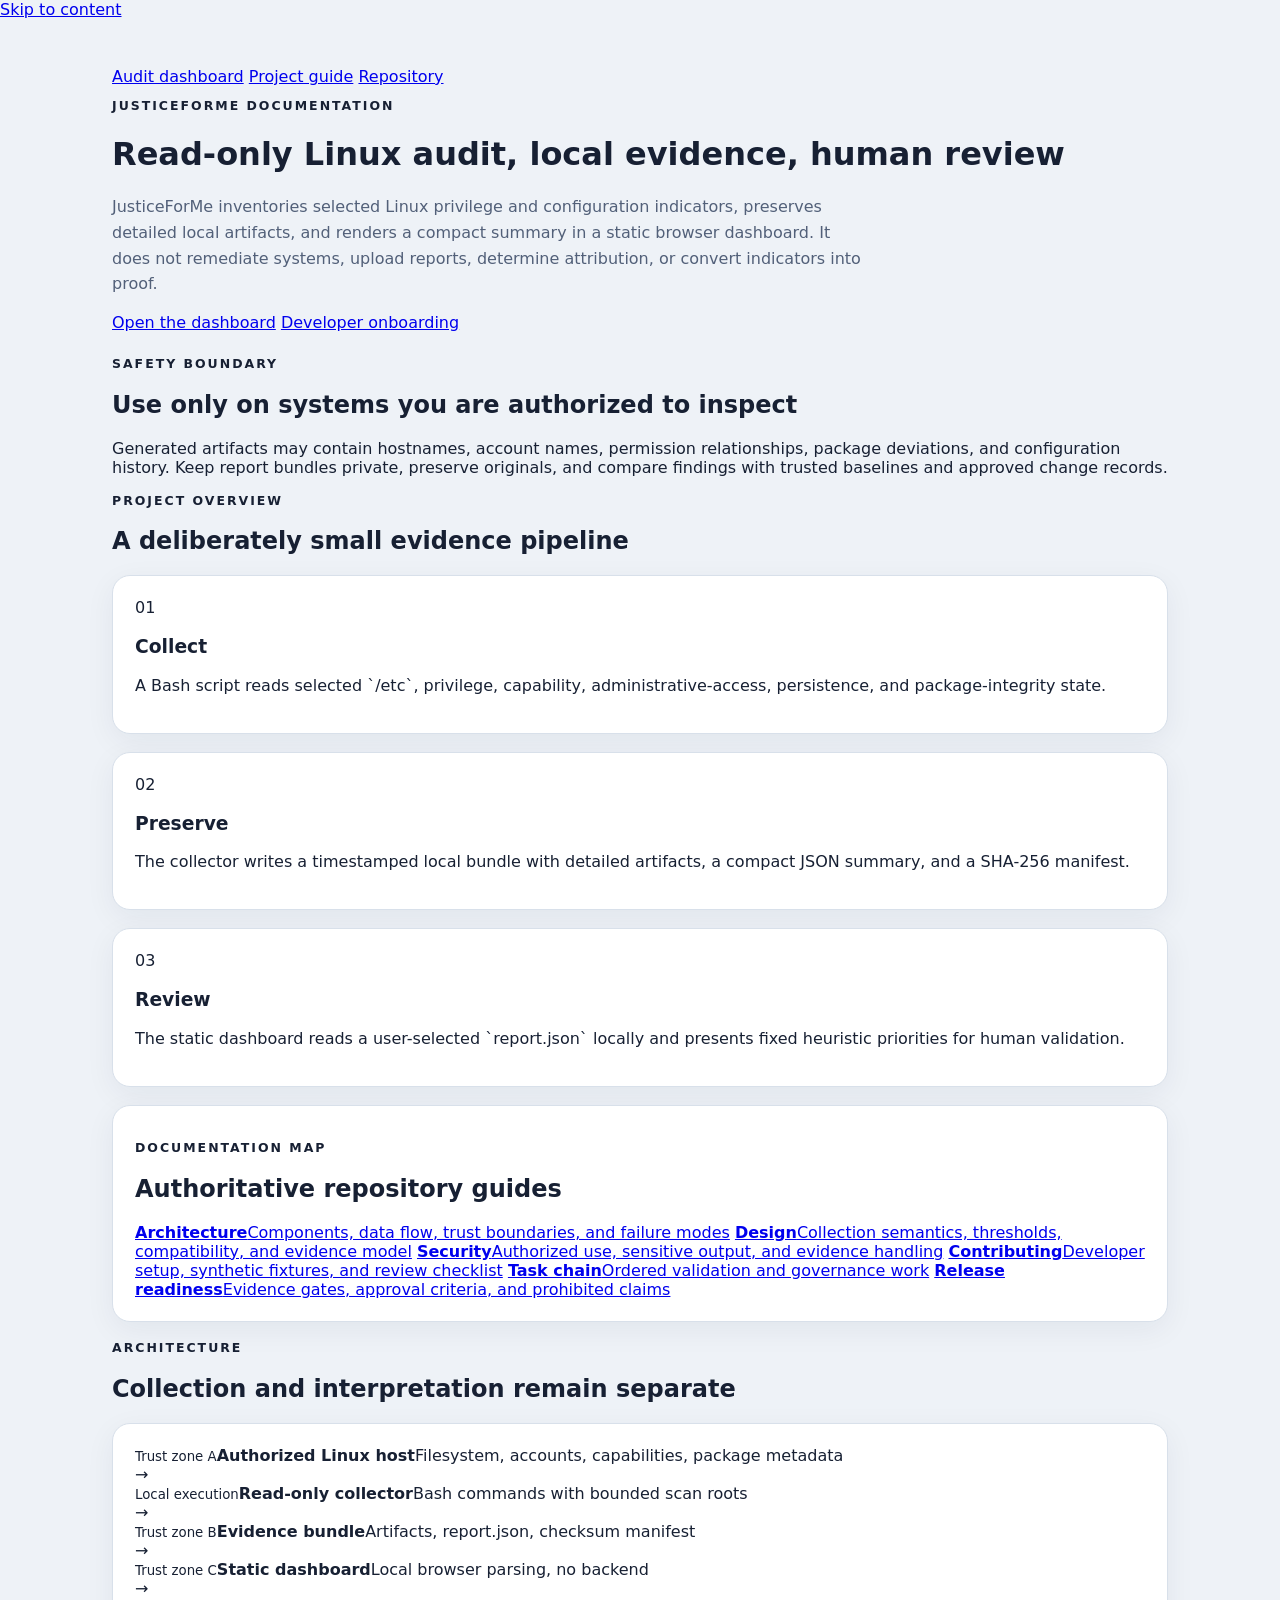
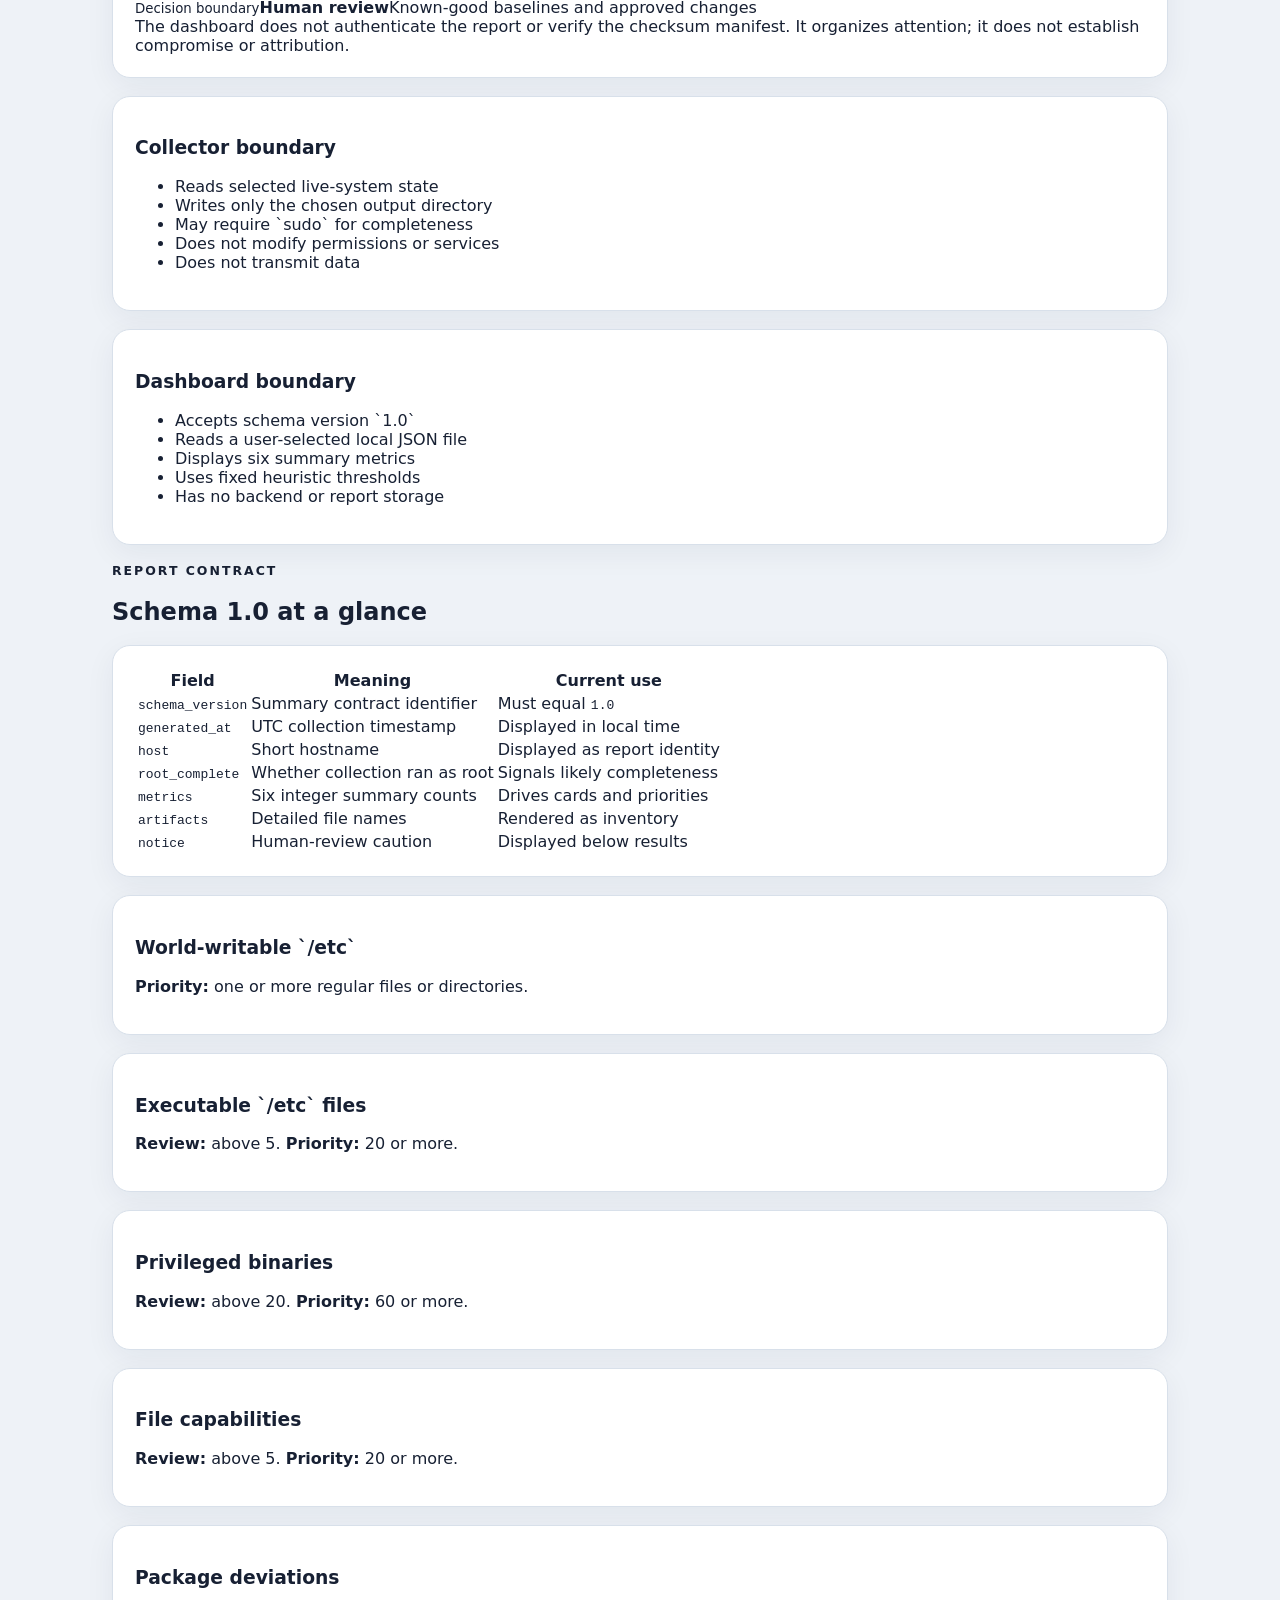
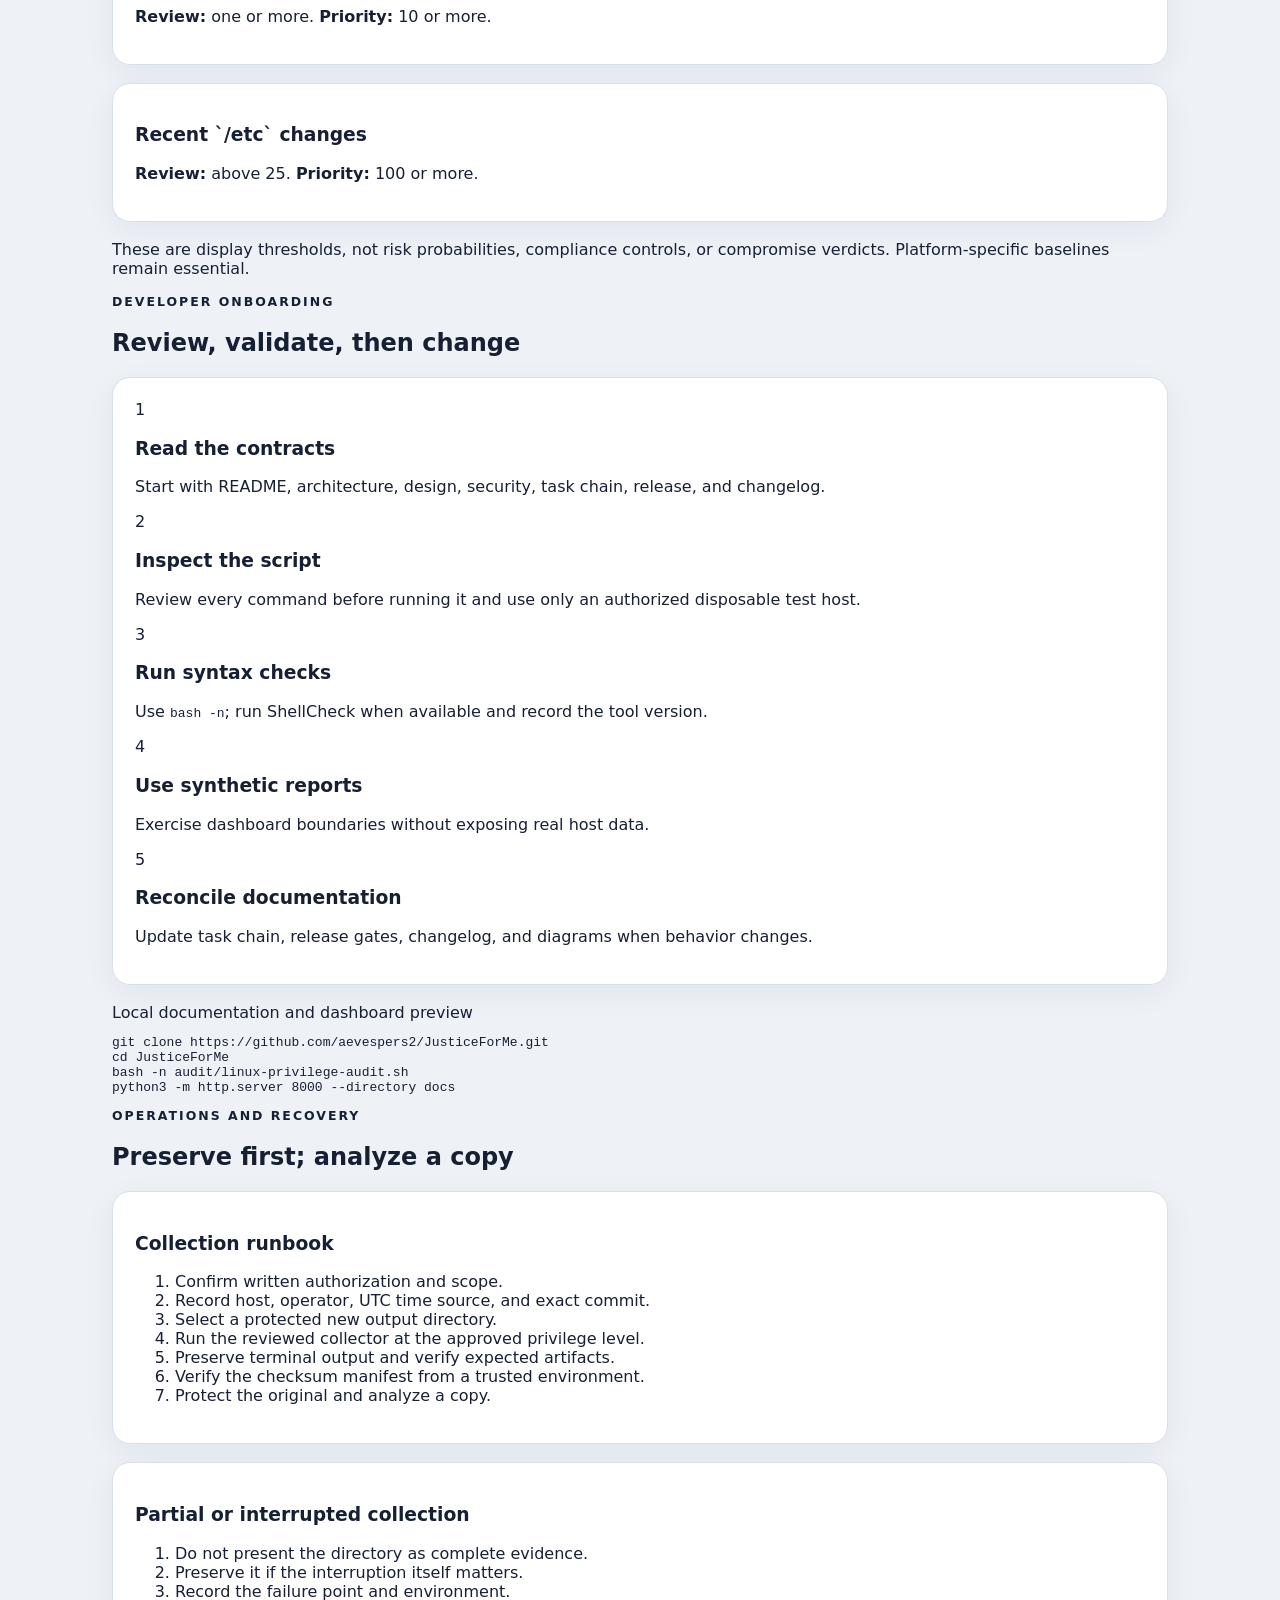
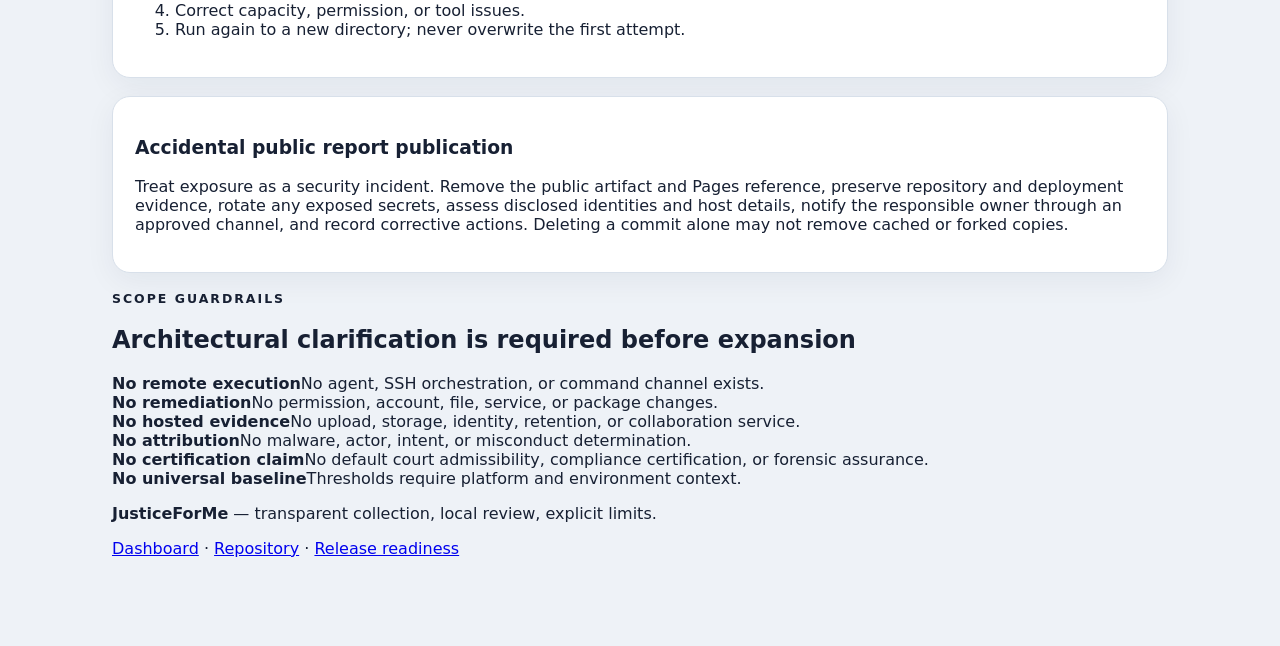
==== docs/guide.html @ 130f386d "docs: add GitHub Pages project and developer guide" ====
<!doctype html>
<html lang="en">
<head>
  <meta charset="utf-8">
  <meta name="viewport" content="width=device-width,initial-scale=1">
  <meta name="description" content="JusticeForMe project overview, architecture, report contract, developer onboarding, security guidance, and operations documentation.">
  <title>JusticeForMe Project Guide</title>
  <link rel="stylesheet" href="styles.css">
</head>
<body>
  <a class="skip-link" href="#content">Skip to content</a>
  <main class="shell" id="content">
    <nav class="site-nav" aria-label="Primary navigation">
      <a href="index.html">Audit dashboard</a>
      <a href="guide.html" aria-current="page">Project guide</a>
      <a href="https://github.com/aevespers2/JusticeForMe">Repository</a>
    </nav>

    <header class="hero">
      <p class="eyebrow">JusticeForMe documentation</p>
      <h1>Read-only Linux audit, local evidence, human review</h1>
      <p class="lede">JusticeForMe inventories selected Linux privilege and configuration indicators, preserves detailed local artifacts, and renders a compact summary in a static browser dashboard. It does not remediate systems, upload reports, determine attribution, or convert indicators into proof.</p>
      <div class="hero-actions">
        <a class="button-link primary" href="index.html">Open the dashboard</a>
        <a class="button-link" href="#onboarding">Developer onboarding</a>
      </div>
    </header>

    <section class="callout" aria-labelledby="safety-title">
      <div>
        <p class="eyebrow">Safety boundary</p>
        <h2 id="safety-title">Use only on systems you are authorized to inspect</h2>
      </div>
      <p>Generated artifacts may contain hostnames, account names, permission relationships, package deviations, and configuration history. Keep report bundles private, preserve originals, and compare findings with trusted baselines and approved change records.</p>
    </section>

    <section aria-labelledby="overview-title">
      <div class="section-heading">
        <p class="eyebrow">Project overview</p>
        <h2 id="overview-title">A deliberately small evidence pipeline</h2>
      </div>
      <div class="feature-grid">
        <article class="panel feature-card">
          <span class="step">01</span>
          <h3>Collect</h3>
          <p>A Bash script reads selected `/etc`, privilege, capability, administrative-access, persistence, and package-integrity state.</p>
        </article>
        <article class="panel feature-card">
          <span class="step">02</span>
          <h3>Preserve</h3>
          <p>The collector writes a timestamped local bundle with detailed artifacts, a compact JSON summary, and a SHA-256 manifest.</p>
        </article>
        <article class="panel feature-card">
          <span class="step">03</span>
          <h3>Review</h3>
          <p>The static dashboard reads a user-selected `report.json` locally and presents fixed heuristic priorities for human validation.</p>
        </article>
      </div>
    </section>

    <section class="panel documentation-map" aria-labelledby="map-title">
      <div class="section-heading compact">
        <p class="eyebrow">Documentation map</p>
        <h2 id="map-title">Authoritative repository guides</h2>
      </div>
      <div class="link-grid">
        <a href="https://github.com/aevespers2/JusticeForMe/blob/main/ARCHITECTURE.md"><strong>Architecture</strong><span>Components, data flow, trust boundaries, and failure modes</span></a>
        <a href="https://github.com/aevespers2/JusticeForMe/blob/main/DESIGN.md"><strong>Design</strong><span>Collection semantics, thresholds, compatibility, and evidence model</span></a>
        <a href="https://github.com/aevespers2/JusticeForMe/blob/main/SECURITY.md"><strong>Security</strong><span>Authorized use, sensitive output, and evidence handling</span></a>
        <a href="https://github.com/aevespers2/JusticeForMe/blob/main/CONTRIBUTING.md"><strong>Contributing</strong><span>Developer setup, synthetic fixtures, and review checklist</span></a>
        <a href="https://github.com/aevespers2/JusticeForMe/blob/main/taskchain.md"><strong>Task chain</strong><span>Ordered validation and governance work</span></a>
        <a href="https://github.com/aevespers2/JusticeForMe/blob/main/release.md"><strong>Release readiness</strong><span>Evidence gates, approval criteria, and prohibited claims</span></a>
      </div>
    </section>

    <section aria-labelledby="architecture-title">
      <div class="section-heading">
        <p class="eyebrow">Architecture</p>
        <h2 id="architecture-title">Collection and interpretation remain separate</h2>
      </div>
      <figure class="architecture-figure panel">
        <div class="flow-diagram" role="img" aria-label="An authorized Linux host is read by the local collector. The collector writes a local evidence bundle and report JSON. The user selects the report in the static browser dashboard, then performs human review against trusted baselines.">
          <div class="flow-node"><small>Trust zone A</small><strong>Authorized Linux host</strong><span>Filesystem, accounts, capabilities, package metadata</span></div>
          <span class="flow-arrow" aria-hidden="true">→</span>
          <div class="flow-node"><small>Local execution</small><strong>Read-only collector</strong><span>Bash commands with bounded scan roots</span></div>
          <span class="flow-arrow" aria-hidden="true">→</span>
          <div class="flow-node"><small>Trust zone B</small><strong>Evidence bundle</strong><span>Artifacts, report.json, checksum manifest</span></div>
          <span class="flow-arrow" aria-hidden="true">→</span>
          <div class="flow-node"><small>Trust zone C</small><strong>Static dashboard</strong><span>Local browser parsing, no backend</span></div>
          <span class="flow-arrow" aria-hidden="true">→</span>
          <div class="flow-node"><small>Decision boundary</small><strong>Human review</strong><span>Known-good baselines and approved changes</span></div>
        </div>
        <figcaption>The dashboard does not authenticate the report or verify the checksum manifest. It organizes attention; it does not establish compromise or attribution.</figcaption>
      </figure>

      <div class="two-column">
        <article class="panel">
          <h3>Collector boundary</h3>
          <ul class="check-list">
            <li>Reads selected live-system state</li>
            <li>Writes only the chosen output directory</li>
            <li>May require `sudo` for completeness</li>
            <li>Does not modify permissions or services</li>
            <li>Does not transmit data</li>
          </ul>
        </article>
        <article class="panel">
          <h3>Dashboard boundary</h3>
          <ul class="check-list">
            <li>Accepts schema version `1.0`</li>
            <li>Reads a user-selected local JSON file</li>
            <li>Displays six summary metrics</li>
            <li>Uses fixed heuristic thresholds</li>
            <li>Has no backend or report storage</li>
          </ul>
        </article>
      </div>
    </section>

    <section aria-labelledby="contract-title">
      <div class="section-heading">
        <p class="eyebrow">Report contract</p>
        <h2 id="contract-title">Schema 1.0 at a glance</h2>
      </div>
      <div class="table-wrap panel" tabindex="0">
        <table>
          <thead>
            <tr><th>Field</th><th>Meaning</th><th>Current use</th></tr>
          </thead>
          <tbody>
            <tr><td><code>schema_version</code></td><td>Summary contract identifier</td><td>Must equal <code>1.0</code></td></tr>
            <tr><td><code>generated_at</code></td><td>UTC collection timestamp</td><td>Displayed in local time</td></tr>
            <tr><td><code>host</code></td><td>Short hostname</td><td>Displayed as report identity</td></tr>
            <tr><td><code>root_complete</code></td><td>Whether collection ran as root</td><td>Signals likely completeness</td></tr>
            <tr><td><code>metrics</code></td><td>Six integer summary counts</td><td>Drives cards and priorities</td></tr>
            <tr><td><code>artifacts</code></td><td>Detailed file names</td><td>Rendered as inventory</td></tr>
            <tr><td><code>notice</code></td><td>Human-review caution</td><td>Displayed below results</td></tr>
          </tbody>
        </table>
      </div>

      <div class="threshold-grid">
        <article class="panel"><h3>World-writable `/etc`</h3><p><strong>Priority:</strong> one or more regular files or directories.</p></article>
        <article class="panel"><h3>Executable `/etc` files</h3><p><strong>Review:</strong> above 5. <strong>Priority:</strong> 20 or more.</p></article>
        <article class="panel"><h3>Privileged binaries</h3><p><strong>Review:</strong> above 20. <strong>Priority:</strong> 60 or more.</p></article>
        <article class="panel"><h3>File capabilities</h3><p><strong>Review:</strong> above 5. <strong>Priority:</strong> 20 or more.</p></article>
        <article class="panel"><h3>Package deviations</h3><p><strong>Review:</strong> one or more. <strong>Priority:</strong> 10 or more.</p></article>
        <article class="panel"><h3>Recent `/etc` changes</h3><p><strong>Review:</strong> above 25. <strong>Priority:</strong> 100 or more.</p></article>
      </div>
      <p class="note">These are display thresholds, not risk probabilities, compliance controls, or compromise verdicts. Platform-specific baselines remain essential.</p>
    </section>

    <section id="onboarding" aria-labelledby="onboarding-title">
      <div class="section-heading">
        <p class="eyebrow">Developer onboarding</p>
        <h2 id="onboarding-title">Review, validate, then change</h2>
      </div>
      <div class="timeline panel">
        <div><span>1</span><h3>Read the contracts</h3><p>Start with README, architecture, design, security, task chain, release, and changelog.</p></div>
        <div><span>2</span><h3>Inspect the script</h3><p>Review every command before running it and use only an authorized disposable test host.</p></div>
        <div><span>3</span><h3>Run syntax checks</h3><p>Use <code>bash -n</code>; run ShellCheck when available and record the tool version.</p></div>
        <div><span>4</span><h3>Use synthetic reports</h3><p>Exercise dashboard boundaries without exposing real host data.</p></div>
        <div><span>5</span><h3>Reconcile documentation</h3><p>Update task chain, release gates, changelog, and diagrams when behavior changes.</p></div>
      </div>
      <div class="code-panel">
        <div class="code-title">Local documentation and dashboard preview</div>
        <pre><code>git clone https://github.com/aevespers2/JusticeForMe.git
cd JusticeForMe
bash -n audit/linux-privilege-audit.sh
python3 -m http.server 8000 --directory docs</code></pre>
      </div>
    </section>

    <section aria-labelledby="operations-title">
      <div class="section-heading">
        <p class="eyebrow">Operations and recovery</p>
        <h2 id="operations-title">Preserve first; analyze a copy</h2>
      </div>
      <div class="two-column">
        <article class="panel">
          <h3>Collection runbook</h3>
          <ol>
            <li>Confirm written authorization and scope.</li>
            <li>Record host, operator, UTC time source, and exact commit.</li>
            <li>Select a protected new output directory.</li>
            <li>Run the reviewed collector at the approved privilege level.</li>
            <li>Preserve terminal output and verify expected artifacts.</li>
            <li>Verify the checksum manifest from a trusted environment.</li>
            <li>Protect the original and analyze a copy.</li>
          </ol>
        </article>
        <article class="panel">
          <h3>Partial or interrupted collection</h3>
          <ol>
            <li>Do not present the directory as complete evidence.</li>
            <li>Preserve it if the interruption itself matters.</li>
            <li>Record the failure point and environment.</li>
            <li>Correct capacity, permission, or tool issues.</li>
            <li>Run again to a new directory; never overwrite the first attempt.</li>
          </ol>
        </article>
      </div>

      <article class="panel incident-card">
        <h3>Accidental public report publication</h3>
        <p>Treat exposure as a security incident. Remove the public artifact and Pages reference, preserve repository and deployment evidence, rotate any exposed secrets, assess disclosed identities and host details, notify the responsible owner through an approved channel, and record corrective actions. Deleting a commit alone may not remove cached or forked copies.</p>
      </article>
    </section>

    <section aria-labelledby="scope-title">
      <div class="section-heading">
        <p class="eyebrow">Scope guardrails</p>
        <h2 id="scope-title">Architectural clarification is required before expansion</h2>
      </div>
      <div class="guardrail-grid">
        <div class="guardrail"><strong>No remote execution</strong><span>No agent, SSH orchestration, or command channel exists.</span></div>
        <div class="guardrail"><strong>No remediation</strong><span>No permission, account, file, service, or package changes.</span></div>
        <div class="guardrail"><strong>No hosted evidence</strong><span>No upload, storage, identity, retention, or collaboration service.</span></div>
        <div class="guardrail"><strong>No attribution</strong><span>No malware, actor, intent, or misconduct determination.</span></div>
        <div class="guardrail"><strong>No certification claim</strong><span>No default court admissibility, compliance certification, or forensic assurance.</span></div>
        <div class="guardrail"><strong>No universal baseline</strong><span>Thresholds require platform and environment context.</span></div>
      </div>
    </section>

    <footer>
      <p><strong>JusticeForMe</strong> — transparent collection, local review, explicit limits.</p>
      <p><a href="index.html">Dashboard</a> · <a href="https://github.com/aevespers2/JusticeForMe">Repository</a> · <a href="https://github.com/aevespers2/JusticeForMe/blob/main/release.md">Release readiness</a></p>
    </footer>
  </main>
</body>
</html>
---- docs/styles.css ----
:root{font-family:Inter,ui-sans-serif,system-ui,sans-serif;color:#172033;background:#eef2f7}*{box-sizing:border-box}body{margin:0}.shell{max-width:1100px;margin:auto;padding:48px 22px 72px}header{margin-bottom:24px}.eyebrow{text-transform:uppercase;letter-spacing:.16em;font-weight:800;font-size:.78rem}.lede{max-width:760px;line-height:1.6;color:#526079}.panel{background:#fff;border:1px solid #d8e0ea;border-radius:18px;padding:22px;box-shadow:0 8px 30px rgba(25,42,70,.06);margin:18px 0}.controls{display:flex;gap:12px;align-items:center;flex-wrap:wrap}.file-button,button{border:0;border-radius:10px;padding:11px 15px;font-weight:750;cursor:pointer;background:#172033;color:#fff}.file-button input{display:none}button{background:#dfe6ef;color:#172033}.identity{display:grid;grid-template-columns:repeat(3,1fr);gap:18px}.identity div{display:flex;flex-direction:column;gap:5px}.identity span,.metric span{color:#657188;font-size:.85rem}.cards{display:grid;grid-template-columns:repeat(3,1fr);gap:14px}.metric{background:#fff;border:1px solid #d8e0ea;border-left:6px solid #94a3b8;border-radius:14px;padding:18px;display:flex;flex-direction:column;gap:7px}.metric strong{font-size:2rem}.metric.ok{border-left-color:#16815d}.metric.warn{border-left-color:#b87800}.metric.high{border-left-color:#b63737}.metric small{text-transform:uppercase;letter-spacing:.06em}.artifact-list{columns:2}.notice{color:#5d687a}.hidden{display:none}.guidance p{line-height:1.65}@media(max-width:760px){.cards,.identity{grid-template-columns:1fr}.artifact-list{columns:1}}
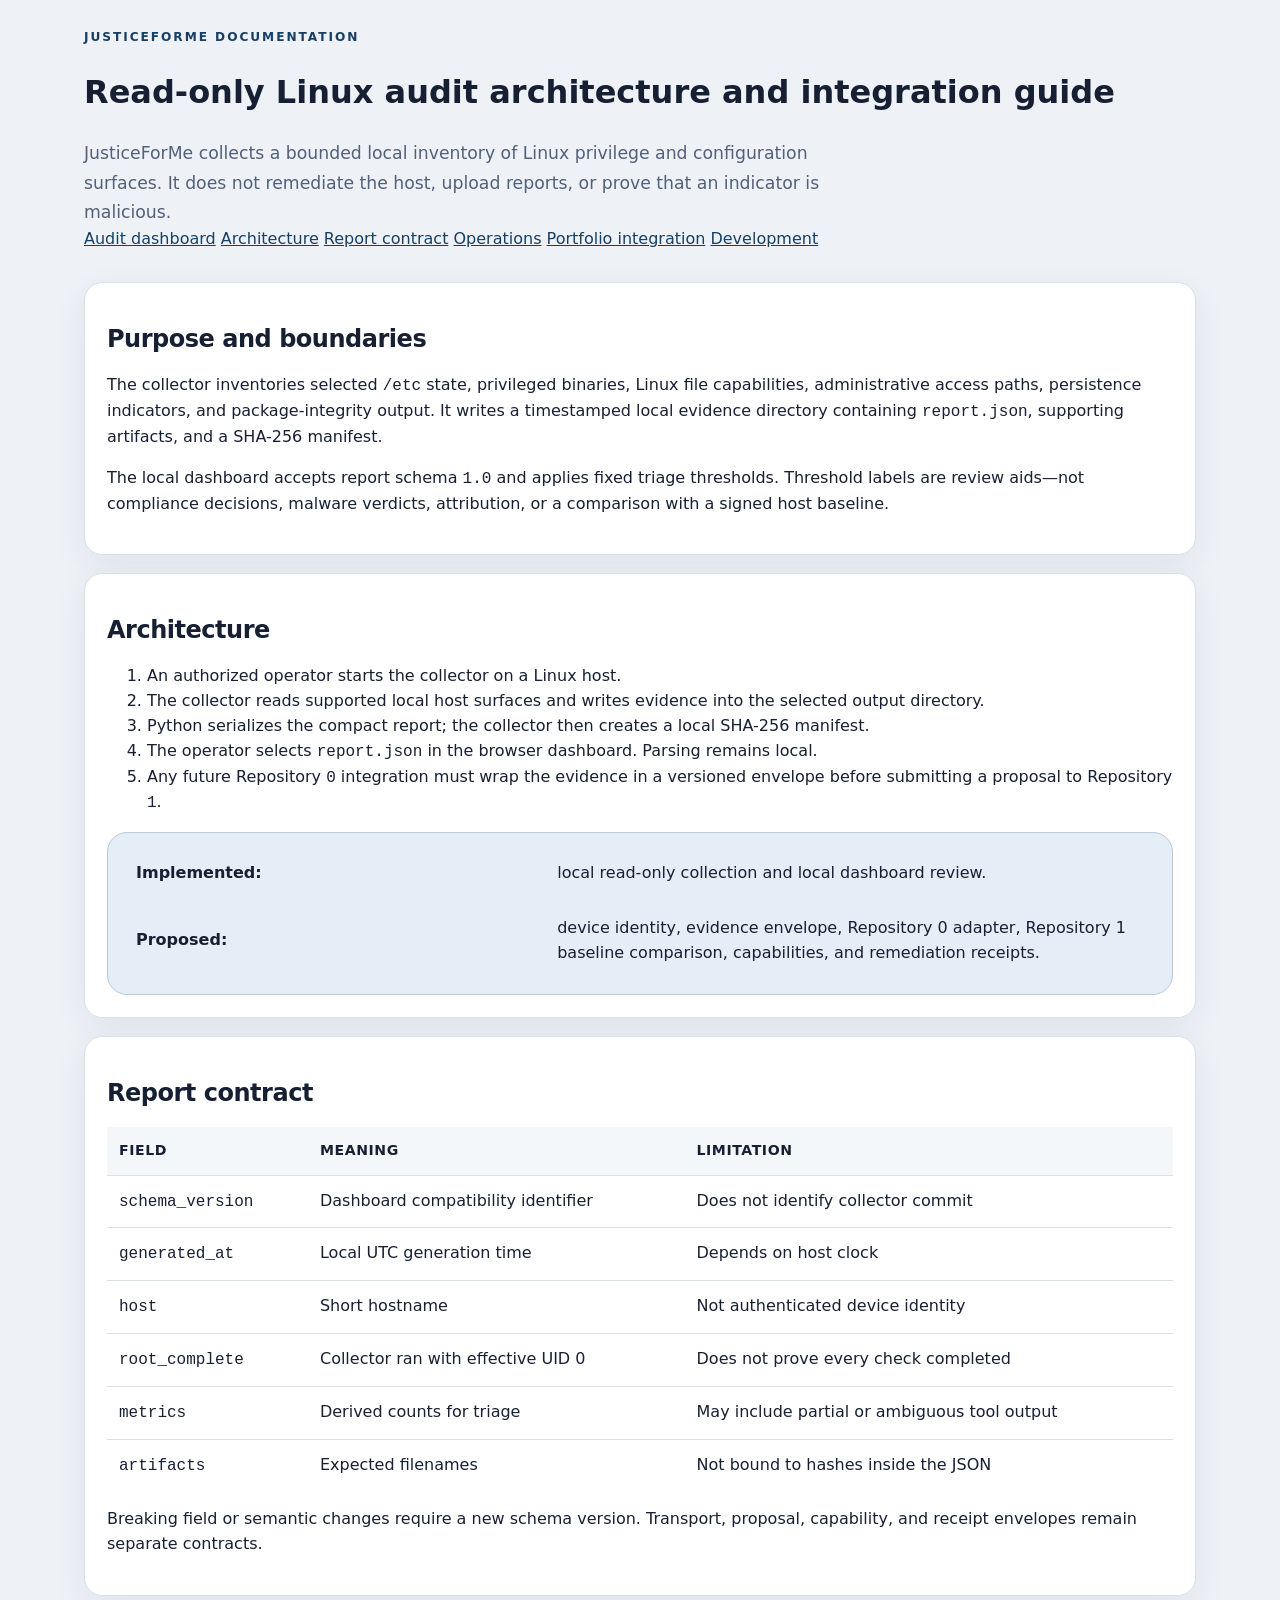
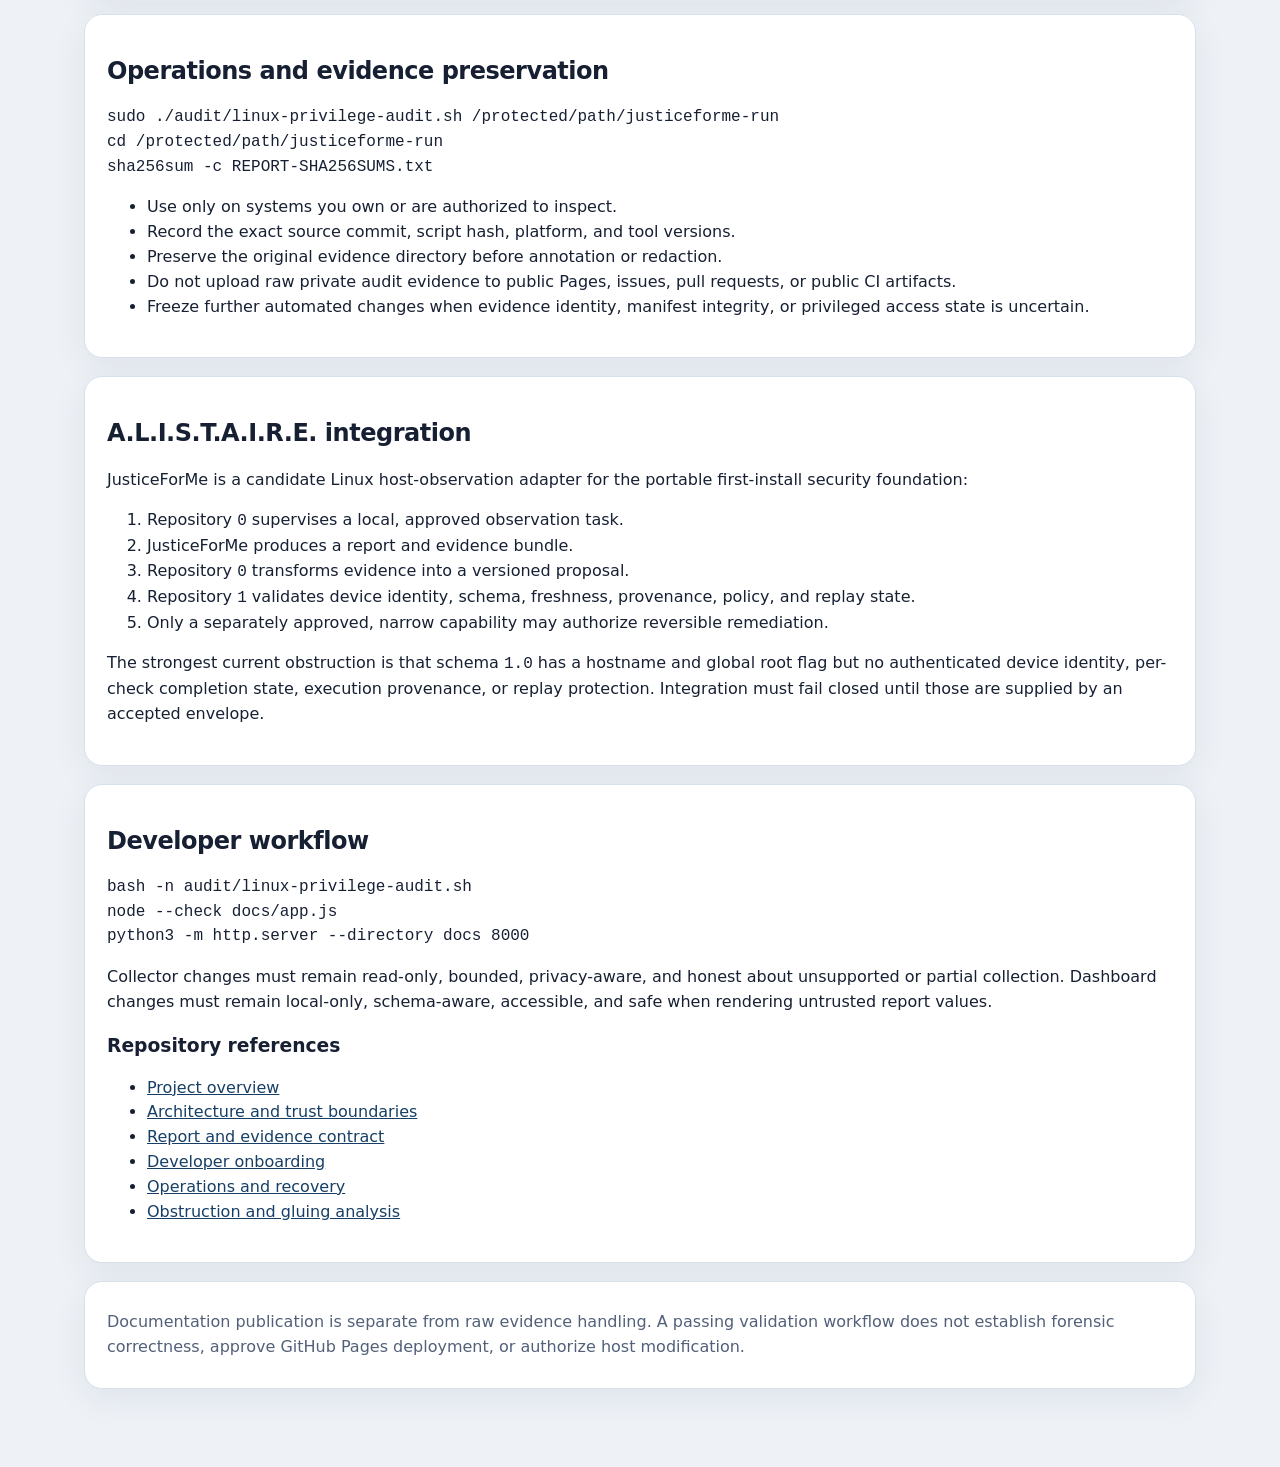
==== commit 81b0b3a2: "docs: add Pages project and architecture guide" ====
--- a/docs/guide.html
+++ b/docs/guide.html
@@ -3,229 +3,106 @@
 <head>
   <meta charset="utf-8">
   <meta name="viewport" content="width=device-width,initial-scale=1">
-  <meta name="description" content="JusticeForMe project overview, architecture, report contract, developer onboarding, security guidance, and operations documentation.">
   <title>JusticeForMe Project Guide</title>
   <link rel="stylesheet" href="styles.css">
 </head>
 <body>
-  <a class="skip-link" href="#content">Skip to content</a>
-  <main class="shell" id="content">
-    <nav class="site-nav" aria-label="Primary navigation">
-      <a href="index.html">Audit dashboard</a>
-      <a href="guide.html" aria-current="page">Project guide</a>
-      <a href="https://github.com/aevespers2/JusticeForMe">Repository</a>
-    </nav>
-
-    <header class="hero">
+  <main class="shell guide">
+    <header>
       <p class="eyebrow">JusticeForMe documentation</p>
-      <h1>Read-only Linux audit, local evidence, human review</h1>
-      <p class="lede">JusticeForMe inventories selected Linux privilege and configuration indicators, preserves detailed local artifacts, and renders a compact summary in a static browser dashboard. It does not remediate systems, upload reports, determine attribution, or convert indicators into proof.</p>
-      <div class="hero-actions">
-        <a class="button-link primary" href="index.html">Open the dashboard</a>
-        <a class="button-link" href="#onboarding">Developer onboarding</a>
-      </div>
+      <h1>Read-only Linux audit architecture and integration guide</h1>
+      <p class="lede">JusticeForMe collects a bounded local inventory of Linux privilege and configuration surfaces. It does not remediate the host, upload reports, or prove that an indicator is malicious.</p>
+      <nav class="guide-nav" aria-label="Documentation sections">
+        <a href="index.html">Audit dashboard</a>
+        <a href="#architecture">Architecture</a>
+        <a href="#contract">Report contract</a>
+        <a href="#operations">Operations</a>
+        <a href="#integration">Portfolio integration</a>
+        <a href="#development">Development</a>
+      </nav>
     </header>
 
-    <section class="callout" aria-labelledby="safety-title">
-      <div>
-        <p class="eyebrow">Safety boundary</p>
-        <h2 id="safety-title">Use only on systems you are authorized to inspect</h2>
-      </div>
-      <p>Generated artifacts may contain hostnames, account names, permission relationships, package deviations, and configuration history. Keep report bundles private, preserve originals, and compare findings with trusted baselines and approved change records.</p>
+    <section class="panel" id="purpose">
+      <h2>Purpose and boundaries</h2>
+      <p>The collector inventories selected <code>/etc</code> state, privileged binaries, Linux file capabilities, administrative access paths, persistence indicators, and package-integrity output. It writes a timestamped local evidence directory containing <code>report.json</code>, supporting artifacts, and a SHA-256 manifest.</p>
+      <p>The local dashboard accepts report schema <code>1.0</code> and applies fixed triage thresholds. Threshold labels are review aids—not compliance decisions, malware verdicts, attribution, or a comparison with a signed host baseline.</p>
     </section>
 
-    <section aria-labelledby="overview-title">
-      <div class="section-heading">
-        <p class="eyebrow">Project overview</p>
-        <h2 id="overview-title">A deliberately small evidence pipeline</h2>
-      </div>
-      <div class="feature-grid">
-        <article class="panel feature-card">
-          <span class="step">01</span>
-          <h3>Collect</h3>
-          <p>A Bash script reads selected `/etc`, privilege, capability, administrative-access, persistence, and package-integrity state.</p>
-        </article>
-        <article class="panel feature-card">
-          <span class="step">02</span>
-          <h3>Preserve</h3>
-          <p>The collector writes a timestamped local bundle with detailed artifacts, a compact JSON summary, and a SHA-256 manifest.</p>
-        </article>
-        <article class="panel feature-card">
-          <span class="step">03</span>
-          <h3>Review</h3>
-          <p>The static dashboard reads a user-selected `report.json` locally and presents fixed heuristic priorities for human validation.</p>
-        </article>
-      </div>
+    <section class="panel" id="architecture">
+      <h2>Architecture</h2>
+      <ol>
+        <li>An authorized operator starts the collector on a Linux host.</li>
+        <li>The collector reads supported local host surfaces and writes evidence into the selected output directory.</li>
+        <li>Python serializes the compact report; the collector then creates a local SHA-256 manifest.</li>
+        <li>The operator selects <code>report.json</code> in the browser dashboard. Parsing remains local.</li>
+        <li>Any future Repository <code>0</code> integration must wrap the evidence in a versioned envelope before submitting a proposal to Repository <code>1</code>.</li>
+      </ol>
+      <div class="callout"><strong>Implemented:</strong> local read-only collection and local dashboard review. <strong>Proposed:</strong> device identity, evidence envelope, Repository 0 adapter, Repository 1 baseline comparison, capabilities, and remediation receipts.</div>
     </section>
 
-    <section class="panel documentation-map" aria-labelledby="map-title">
-      <div class="section-heading compact">
-        <p class="eyebrow">Documentation map</p>
-        <h2 id="map-title">Authoritative repository guides</h2>
-      </div>
-      <div class="link-grid">
-        <a href="https://github.com/aevespers2/JusticeForMe/blob/main/ARCHITECTURE.md"><strong>Architecture</strong><span>Components, data flow, trust boundaries, and failure modes</span></a>
-        <a href="https://github.com/aevespers2/JusticeForMe/blob/main/DESIGN.md"><strong>Design</strong><span>Collection semantics, thresholds, compatibility, and evidence model</span></a>
-        <a href="https://github.com/aevespers2/JusticeForMe/blob/main/SECURITY.md"><strong>Security</strong><span>Authorized use, sensitive output, and evidence handling</span></a>
-        <a href="https://github.com/aevespers2/JusticeForMe/blob/main/CONTRIBUTING.md"><strong>Contributing</strong><span>Developer setup, synthetic fixtures, and review checklist</span></a>
-        <a href="https://github.com/aevespers2/JusticeForMe/blob/main/taskchain.md"><strong>Task chain</strong><span>Ordered validation and governance work</span></a>
-        <a href="https://github.com/aevespers2/JusticeForMe/blob/main/release.md"><strong>Release readiness</strong><span>Evidence gates, approval criteria, and prohibited claims</span></a>
-      </div>
+    <section class="panel" id="contract">
+      <h2>Report contract</h2>
+      <table>
+        <thead><tr><th>Field</th><th>Meaning</th><th>Limitation</th></tr></thead>
+        <tbody>
+          <tr><td><code>schema_version</code></td><td>Dashboard compatibility identifier</td><td>Does not identify collector commit</td></tr>
+          <tr><td><code>generated_at</code></td><td>Local UTC generation time</td><td>Depends on host clock</td></tr>
+          <tr><td><code>host</code></td><td>Short hostname</td><td>Not authenticated device identity</td></tr>
+          <tr><td><code>root_complete</code></td><td>Collector ran with effective UID 0</td><td>Does not prove every check completed</td></tr>
+          <tr><td><code>metrics</code></td><td>Derived counts for triage</td><td>May include partial or ambiguous tool output</td></tr>
+          <tr><td><code>artifacts</code></td><td>Expected filenames</td><td>Not bound to hashes inside the JSON</td></tr>
+        </tbody>
+      </table>
+      <p>Breaking field or semantic changes require a new schema version. Transport, proposal, capability, and receipt envelopes remain separate contracts.</p>
     </section>
 
-    <section aria-labelledby="architecture-title">
-      <div class="section-heading">
-        <p class="eyebrow">Architecture</p>
-        <h2 id="architecture-title">Collection and interpretation remain separate</h2>
-      </div>
-      <figure class="architecture-figure panel">
-        <div class="flow-diagram" role="img" aria-label="An authorized Linux host is read by the local collector. The collector writes a local evidence bundle and report JSON. The user selects the report in the static browser dashboard, then performs human review against trusted baselines.">
-          <div class="flow-node"><small>Trust zone A</small><strong>Authorized Linux host</strong><span>Filesystem, accounts, capabilities, package metadata</span></div>
-          <span class="flow-arrow" aria-hidden="true">→</span>
-          <div class="flow-node"><small>Local execution</small><strong>Read-only collector</strong><span>Bash commands with bounded scan roots</span></div>
-          <span class="flow-arrow" aria-hidden="true">→</span>
-          <div class="flow-node"><small>Trust zone B</small><strong>Evidence bundle</strong><span>Artifacts, report.json, checksum manifest</span></div>
-          <span class="flow-arrow" aria-hidden="true">→</span>
-          <div class="flow-node"><small>Trust zone C</small><strong>Static dashboard</strong><span>Local browser parsing, no backend</span></div>
-          <span class="flow-arrow" aria-hidden="true">→</span>
-          <div class="flow-node"><small>Decision boundary</small><strong>Human review</strong><span>Known-good baselines and approved changes</span></div>
-        </div>
-        <figcaption>The dashboard does not authenticate the report or verify the checksum manifest. It organizes attention; it does not establish compromise or attribution.</figcaption>
-      </figure>
-
-      <div class="two-column">
-        <article class="panel">
-          <h3>Collector boundary</h3>
-          <ul class="check-list">
-            <li>Reads selected live-system state</li>
-            <li>Writes only the chosen output directory</li>
-            <li>May require `sudo` for completeness</li>
-            <li>Does not modify permissions or services</li>
-            <li>Does not transmit data</li>
-          </ul>
-        </article>
-        <article class="panel">
-          <h3>Dashboard boundary</h3>
-          <ul class="check-list">
-            <li>Accepts schema version `1.0`</li>
-            <li>Reads a user-selected local JSON file</li>
-            <li>Displays six summary metrics</li>
-            <li>Uses fixed heuristic thresholds</li>
-            <li>Has no backend or report storage</li>
-          </ul>
-        </article>
-      </div>
+    <section class="panel" id="operations">
+      <h2>Operations and evidence preservation</h2>
+      <pre><code>sudo ./audit/linux-privilege-audit.sh /protected/path/justiceforme-run
+cd /protected/path/justiceforme-run
+sha256sum -c REPORT-SHA256SUMS.txt</code></pre>
+      <ul>
+        <li>Use only on systems you own or are authorized to inspect.</li>
+        <li>Record the exact source commit, script hash, platform, and tool versions.</li>
+        <li>Preserve the original evidence directory before annotation or redaction.</li>
+        <li>Do not upload raw private audit evidence to public Pages, issues, pull requests, or public CI artifacts.</li>
+        <li>Freeze further automated changes when evidence identity, manifest integrity, or privileged access state is uncertain.</li>
+      </ul>
     </section>
 
-    <section aria-labelledby="contract-title">
-      <div class="section-heading">
-        <p class="eyebrow">Report contract</p>
-        <h2 id="contract-title">Schema 1.0 at a glance</h2>
-      </div>
-      <div class="table-wrap panel" tabindex="0">
-        <table>
-          <thead>
-            <tr><th>Field</th><th>Meaning</th><th>Current use</th></tr>
-          </thead>
-          <tbody>
-            <tr><td><code>schema_version</code></td><td>Summary contract identifier</td><td>Must equal <code>1.0</code></td></tr>
-            <tr><td><code>generated_at</code></td><td>UTC collection timestamp</td><td>Displayed in local time</td></tr>
-            <tr><td><code>host</code></td><td>Short hostname</td><td>Displayed as report identity</td></tr>
-            <tr><td><code>root_complete</code></td><td>Whether collection ran as root</td><td>Signals likely completeness</td></tr>
-            <tr><td><code>metrics</code></td><td>Six integer summary counts</td><td>Drives cards and priorities</td></tr>
-            <tr><td><code>artifacts</code></td><td>Detailed file names</td><td>Rendered as inventory</td></tr>
-            <tr><td><code>notice</code></td><td>Human-review caution</td><td>Displayed below results</td></tr>
-          </tbody>
-        </table>
-      </div>
-
-      <div class="threshold-grid">
-        <article class="panel"><h3>World-writable `/etc`</h3><p><strong>Priority:</strong> one or more regular files or directories.</p></article>
-        <article class="panel"><h3>Executable `/etc` files</h3><p><strong>Review:</strong> above 5. <strong>Priority:</strong> 20 or more.</p></article>
-        <article class="panel"><h3>Privileged binaries</h3><p><strong>Review:</strong> above 20. <strong>Priority:</strong> 60 or more.</p></article>
-        <article class="panel"><h3>File capabilities</h3><p><strong>Review:</strong> above 5. <strong>Priority:</strong> 20 or more.</p></article>
-        <article class="panel"><h3>Package deviations</h3><p><strong>Review:</strong> one or more. <strong>Priority:</strong> 10 or more.</p></article>
-        <article class="panel"><h3>Recent `/etc` changes</h3><p><strong>Review:</strong> above 25. <strong>Priority:</strong> 100 or more.</p></article>
-      </div>
-      <p class="note">These are display thresholds, not risk probabilities, compliance controls, or compromise verdicts. Platform-specific baselines remain essential.</p>
+    <section class="panel" id="integration">
+      <h2>A.L.I.S.T.A.I.R.E. integration</h2>
+      <p>JusticeForMe is a candidate Linux host-observation adapter for the portable first-install security foundation:</p>
+      <ol>
+        <li>Repository <code>0</code> supervises a local, approved observation task.</li>
+        <li>JusticeForMe produces a report and evidence bundle.</li>
+        <li>Repository <code>0</code> transforms evidence into a versioned proposal.</li>
+        <li>Repository <code>1</code> validates device identity, schema, freshness, provenance, policy, and replay state.</li>
+        <li>Only a separately approved, narrow capability may authorize reversible remediation.</li>
+      </ol>
+      <p>The strongest current obstruction is that schema <code>1.0</code> has a hostname and global root flag but no authenticated device identity, per-check completion state, execution provenance, or replay protection. Integration must fail closed until those are supplied by an accepted envelope.</p>
     </section>
 
-    <section id="onboarding" aria-labelledby="onboarding-title">
-      <div class="section-heading">
-        <p class="eyebrow">Developer onboarding</p>
-        <h2 id="onboarding-title">Review, validate, then change</h2>
-      </div>
-      <div class="timeline panel">
-        <div><span>1</span><h3>Read the contracts</h3><p>Start with README, architecture, design, security, task chain, release, and changelog.</p></div>
-        <div><span>2</span><h3>Inspect the script</h3><p>Review every command before running it and use only an authorized disposable test host.</p></div>
-        <div><span>3</span><h3>Run syntax checks</h3><p>Use <code>bash -n</code>; run ShellCheck when available and record the tool version.</p></div>
-        <div><span>4</span><h3>Use synthetic reports</h3><p>Exercise dashboard boundaries without exposing real host data.</p></div>
-        <div><span>5</span><h3>Reconcile documentation</h3><p>Update task chain, release gates, changelog, and diagrams when behavior changes.</p></div>
-      </div>
-      <div class="code-panel">
-        <div class="code-title">Local documentation and dashboard preview</div>
-        <pre><code>git clone https://github.com/aevespers2/JusticeForMe.git
-cd JusticeForMe
-bash -n audit/linux-privilege-audit.sh
-python3 -m http.server 8000 --directory docs</code></pre>
-      </div>
+    <section class="panel" id="development">
+      <h2>Developer workflow</h2>
+      <pre><code>bash -n audit/linux-privilege-audit.sh
+node --check docs/app.js
+python3 -m http.server --directory docs 8000</code></pre>
+      <p>Collector changes must remain read-only, bounded, privacy-aware, and honest about unsupported or partial collection. Dashboard changes must remain local-only, schema-aware, accessible, and safe when rendering untrusted report values.</p>
+      <h3>Repository references</h3>
+      <ul>
+        <li><a href="reference/project-overview.md">Project overview</a></li>
+        <li><a href="reference/architecture.md">Architecture and trust boundaries</a></li>
+        <li><a href="reference/report-contract.md">Report and evidence contract</a></li>
+        <li><a href="reference/developer-onboarding.md">Developer onboarding</a></li>
+        <li><a href="reference/operations-and-recovery.md">Operations and recovery</a></li>
+        <li><a href="reference/obstruction-and-gluing.md">Obstruction and gluing analysis</a></li>
+      </ul>
     </section>
 
-    <section aria-labelledby="operations-title">
-      <div class="section-heading">
-        <p class="eyebrow">Operations and recovery</p>
-        <h2 id="operations-title">Preserve first; analyze a copy</h2>
-      </div>
-      <div class="two-column">
-        <article class="panel">
-          <h3>Collection runbook</h3>
-          <ol>
-            <li>Confirm written authorization and scope.</li>
-            <li>Record host, operator, UTC time source, and exact commit.</li>
-            <li>Select a protected new output directory.</li>
-            <li>Run the reviewed collector at the approved privilege level.</li>
-            <li>Preserve terminal output and verify expected artifacts.</li>
-            <li>Verify the checksum manifest from a trusted environment.</li>
-            <li>Protect the original and analyze a copy.</li>
-          </ol>
-        </article>
-        <article class="panel">
-          <h3>Partial or interrupted collection</h3>
-          <ol>
-            <li>Do not present the directory as complete evidence.</li>
-            <li>Preserve it if the interruption itself matters.</li>
-            <li>Record the failure point and environment.</li>
-            <li>Correct capacity, permission, or tool issues.</li>
-            <li>Run again to a new directory; never overwrite the first attempt.</li>
-          </ol>
-        </article>
-      </div>
-
-      <article class="panel incident-card">
-        <h3>Accidental public report publication</h3>
-        <p>Treat exposure as a security incident. Remove the public artifact and Pages reference, preserve repository and deployment evidence, rotate any exposed secrets, assess disclosed identities and host details, notify the responsible owner through an approved channel, and record corrective actions. Deleting a commit alone may not remove cached or forked copies.</p>
-      </article>
-    </section>
-
-    <section aria-labelledby="scope-title">
-      <div class="section-heading">
-        <p class="eyebrow">Scope guardrails</p>
-        <h2 id="scope-title">Architectural clarification is required before expansion</h2>
-      </div>
-      <div class="guardrail-grid">
-        <div class="guardrail"><strong>No remote execution</strong><span>No agent, SSH orchestration, or command channel exists.</span></div>
-        <div class="guardrail"><strong>No remediation</strong><span>No permission, account, file, service, or package changes.</span></div>
-        <div class="guardrail"><strong>No hosted evidence</strong><span>No upload, storage, identity, retention, or collaboration service.</span></div>
-        <div class="guardrail"><strong>No attribution</strong><span>No malware, actor, intent, or misconduct determination.</span></div>
-        <div class="guardrail"><strong>No certification claim</strong><span>No default court admissibility, compliance certification, or forensic assurance.</span></div>
-        <div class="guardrail"><strong>No universal baseline</strong><span>Thresholds require platform and environment context.</span></div>
-      </div>
-    </section>
-
-    <footer>
-      <p><strong>JusticeForMe</strong> — transparent collection, local review, explicit limits.</p>
-      <p><a href="index.html">Dashboard</a> · <a href="https://github.com/aevespers2/JusticeForMe">Repository</a> · <a href="https://github.com/aevespers2/JusticeForMe/blob/main/release.md">Release readiness</a></p>
+    <footer class="panel">
+      <p>Documentation publication is separate from raw evidence handling. A passing validation workflow does not establish forensic correctness, approve GitHub Pages deployment, or authorize host modification.</p>
     </footer>
   </main>
 </body>
-</html>+</html>
--- a/docs/styles.css
+++ b/docs/styles.css
@@ -1 +1,237 @@
-:root{font-family:Inter,ui-sans-serif,system-ui,sans-serif;color:#172033;background:#eef2f7}*{box-sizing:border-box}body{margin:0}.shell{max-width:1100px;margin:auto;padding:48px 22px 72px}header{margin-bottom:24px}.eyebrow{text-transform:uppercase;letter-spacing:.16em;font-weight:800;font-size:.78rem}.lede{max-width:760px;line-height:1.6;color:#526079}.panel{background:#fff;border:1px solid #d8e0ea;border-radius:18px;padding:22px;box-shadow:0 8px 30px rgba(25,42,70,.06);margin:18px 0}.controls{display:flex;gap:12px;align-items:center;flex-wrap:wrap}.file-button,button{border:0;border-radius:10px;padding:11px 15px;font-weight:750;cursor:pointer;background:#172033;color:#fff}.file-button input{display:none}button{background:#dfe6ef;color:#172033}.identity{display:grid;grid-template-columns:repeat(3,1fr);gap:18px}.identity div{display:flex;flex-direction:column;gap:5px}.identity span,.metric span{color:#657188;font-size:.85rem}.cards{display:grid;grid-template-columns:repeat(3,1fr);gap:14px}.metric{background:#fff;border:1px solid #d8e0ea;border-left:6px solid #94a3b8;border-radius:14px;padding:18px;display:flex;flex-direction:column;gap:7px}.metric strong{font-size:2rem}.metric.ok{border-left-color:#16815d}.metric.warn{border-left-color:#b87800}.metric.high{border-left-color:#b63737}.metric small{text-transform:uppercase;letter-spacing:.06em}.artifact-list{columns:2}.notice{color:#5d687a}.hidden{display:none}.guidance p{line-height:1.65}@media(max-width:760px){.cards,.identity{grid-template-columns:1fr}.artifact-list{columns:1}}+:root {
+  font-family: Inter, ui-sans-serif, system-ui, -apple-system, BlinkMacSystemFont, "Segoe UI", sans-serif;
+  color: #172033;
+  background: #eef2f7;
+  line-height: 1.55;
+  --ink: #172033;
+  --muted: #526079;
+  --soft: #657188;
+  --paper: #ffffff;
+  --line: #d8e0ea;
+  --accent: #245b8f;
+  --accent-dark: #173f65;
+  --ok: #16815d;
+  --warn: #b87800;
+  --high: #b63737;
+  --shadow: 0 10px 34px rgba(25, 42, 70, .07);
+}
+
+* { box-sizing: border-box; }
+html { scroll-behavior: smooth; }
+body { margin: 0; }
+a { color: var(--accent-dark); }
+a:hover { color: var(--accent); }
+code, pre { font-family: ui-monospace, SFMono-Regular, Menlo, Consolas, monospace; }
+code { overflow-wrap: anywhere; }
+
+.skip-link {
+  position: absolute;
+  left: 16px;
+  top: -80px;
+  z-index: 10;
+  padding: 10px 14px;
+  border-radius: 8px;
+  background: var(--ink);
+  color: white;
+}
+.skip-link:focus { top: 16px; }
+
+.shell { max-width: 1160px; margin: auto; padding: 28px 24px 76px; }
+.site-nav {
+  display: flex;
+  gap: 8px;
+  flex-wrap: wrap;
+  align-items: center;
+  margin-bottom: 46px;
+  padding: 8px;
+  border: 1px solid var(--line);
+  border-radius: 14px;
+  background: rgba(255, 255, 255, .82);
+  backdrop-filter: blur(8px);
+}
+.site-nav a {
+  padding: 9px 12px;
+  border-radius: 9px;
+  color: var(--ink);
+  font-weight: 700;
+  text-decoration: none;
+}
+.site-nav a:hover, .site-nav a[aria-current="page"] { background: #e1eaf4; }
+
+header { margin-bottom: 30px; }
+.hero { max-width: 900px; padding: 14px 0 6px; }
+.hero h1 { max-width: 880px; margin: 6px 0 12px; font-size: clamp(2.25rem, 5vw, 4.6rem); line-height: 1.02; letter-spacing: -.045em; }
+h2 { line-height: 1.18; letter-spacing: -.02em; }
+h3 { line-height: 1.25; }
+.eyebrow { margin: 0 0 8px; text-transform: uppercase; letter-spacing: .16em; font-weight: 800; font-size: .76rem; color: var(--accent-dark); }
+.lede { max-width: 780px; margin: 0; line-height: 1.7; color: var(--muted); font-size: 1.08rem; }
+.hero-actions { display: flex; gap: 10px; flex-wrap: wrap; margin-top: 24px; }
+.button-link, .file-button, button {
+  display: inline-flex;
+  align-items: center;
+  justify-content: center;
+  border: 0;
+  border-radius: 10px;
+  padding: 11px 15px;
+  font-weight: 750;
+  cursor: pointer;
+  background: #dfe6ef;
+  color: var(--ink);
+  text-decoration: none;
+}
+.button-link.primary, .file-button { background: var(--ink); color: white; }
+.button-link:hover, button:hover { background: #ccd8e6; color: var(--ink); }
+.button-link.primary:hover, .file-button:hover { background: var(--accent-dark); color: white; }
+.file-button input { display: none; }
+
+section { margin: 54px 0; }
+.panel {
+  background: var(--paper);
+  border: 1px solid var(--line);
+  border-radius: 18px;
+  padding: 22px;
+  box-shadow: var(--shadow);
+  margin: 18px 0;
+}
+.section-heading { max-width: 800px; margin-bottom: 18px; }
+.section-heading h2 { margin: 4px 0 0; font-size: clamp(1.8rem, 3vw, 2.8rem); }
+.section-heading.compact h2 { font-size: clamp(1.55rem, 2.5vw, 2.25rem); }
+.note, .notice { color: #5d687a; }
+
+.callout {
+  display: grid;
+  grid-template-columns: minmax(240px, .8fr) minmax(280px, 1.2fr);
+  gap: 30px;
+  align-items: center;
+  border: 1px solid #b9cadc;
+  border-radius: 20px;
+  padding: 28px;
+  background: #e5edf6;
+}
+.callout h2 { margin: 0; }
+.callout p:last-child { margin: 0; color: #34465d; }
+
+.feature-grid, .threshold-grid, .guardrail-grid, .link-grid { display: grid; gap: 14px; }
+.feature-grid { grid-template-columns: repeat(3, 1fr); }
+.threshold-grid { grid-template-columns: repeat(3, 1fr); }
+.guardrail-grid { grid-template-columns: repeat(3, 1fr); }
+.feature-card { margin: 0; min-height: 210px; }
+.feature-card h3 { margin: 18px 0 8px; font-size: 1.35rem; }
+.step { display: inline-flex; align-items: center; justify-content: center; width: 44px; height: 44px; border-radius: 50%; background: #e1eaf4; font-weight: 850; }
+
+.documentation-map { padding: 28px; }
+.link-grid { grid-template-columns: repeat(2, 1fr); }
+.link-grid a {
+  display: flex;
+  flex-direction: column;
+  gap: 5px;
+  padding: 16px;
+  border: 1px solid var(--line);
+  border-radius: 12px;
+  background: #f8fafc;
+  text-decoration: none;
+}
+.link-grid a:hover { border-color: #9db4ca; background: #eef4fa; }
+.link-grid strong { color: var(--ink); }
+.link-grid span { color: var(--muted); }
+
+.architecture-figure { padding: 26px; }
+.flow-diagram { display: flex; align-items: stretch; gap: 10px; overflow-x: auto; padding: 8px 0 14px; }
+.flow-node {
+  flex: 1 0 170px;
+  display: flex;
+  flex-direction: column;
+  gap: 7px;
+  min-height: 165px;
+  padding: 18px;
+  border: 1px solid #c6d2df;
+  border-radius: 14px;
+  background: #f7f9fc;
+}
+.flow-node small { color: var(--soft); text-transform: uppercase; letter-spacing: .08em; font-weight: 800; }
+.flow-node strong { font-size: 1.05rem; }
+.flow-node span { color: var(--muted); font-size: .92rem; }
+.flow-arrow { display: flex; align-items: center; color: var(--accent); font-size: 1.6rem; }
+figcaption { margin-top: 10px; color: var(--muted); }
+
+.two-column { display: grid; grid-template-columns: repeat(2, 1fr); gap: 16px; }
+.two-column .panel { margin: 0; }
+.check-list { padding-left: 1.2rem; }
+.check-list li { margin: 7px 0; }
+
+.table-wrap { overflow-x: auto; }
+table { width: 100%; border-collapse: collapse; }
+th, td { padding: 13px 12px; border-bottom: 1px solid var(--line); text-align: left; vertical-align: top; }
+th { background: #f4f7fa; font-size: .88rem; text-transform: uppercase; letter-spacing: .04em; }
+tbody tr:last-child td { border-bottom: 0; }
+
+.threshold-grid .panel { margin: 0; box-shadow: none; }
+.threshold-grid h3 { margin-top: 0; }
+
+.timeline { display: grid; grid-template-columns: repeat(5, 1fr); gap: 12px; }
+.timeline div { min-width: 0; padding: 10px; }
+.timeline span { display: inline-flex; width: 34px; height: 34px; align-items: center; justify-content: center; border-radius: 50%; background: var(--ink); color: white; font-weight: 800; }
+.timeline h3 { margin: 14px 0 7px; font-size: 1rem; }
+.timeline p { margin: 0; color: var(--muted); font-size: .92rem; }
+
+.code-panel { margin-top: 18px; overflow: hidden; border-radius: 16px; background: #111a28; color: #e7edf5; box-shadow: var(--shadow); }
+.code-title { padding: 12px 18px; border-bottom: 1px solid #334054; color: #aab8ca; font-size: .85rem; }
+.code-panel pre { margin: 0; padding: 20px; overflow-x: auto; }
+
+.incident-card { border-left: 6px solid var(--high); }
+.guardrail {
+  display: flex;
+  flex-direction: column;
+  gap: 6px;
+  min-height: 130px;
+  padding: 18px;
+  border: 1px solid var(--line);
+  border-radius: 14px;
+  background: var(--paper);
+}
+.guardrail span { color: var(--muted); }
+
+.controls { display: flex; flex-direction: column; align-items: stretch; gap: 14px; }
+.control-copy h2 { margin: 0 0 5px; }
+.control-copy p { margin: 0; color: var(--muted); }
+.control-actions { display: flex; gap: 12px; align-items: center; flex-wrap: wrap; }
+.identity { display: grid; grid-template-columns: repeat(3, 1fr); gap: 18px; }
+.identity div { display: flex; flex-direction: column; gap: 5px; }
+.identity span, .metric span { color: var(--soft); font-size: .85rem; }
+.cards { display: grid; grid-template-columns: repeat(3, 1fr); gap: 14px; }
+.metric { background: var(--paper); border: 1px solid var(--line); border-left: 6px solid #94a3b8; border-radius: 14px; padding: 18px; display: flex; flex-direction: column; gap: 7px; }
+.metric strong { font-size: 2rem; }
+.metric.ok { border-left-color: var(--ok); }
+.metric.warn { border-left-color: var(--warn); }
+.metric.high { border-left-color: var(--high); }
+.metric small { text-transform: uppercase; letter-spacing: .06em; }
+.artifact-list { columns: 2; }
+.hidden { display: none; }
+.guidance p { line-height: 1.65; }
+.visually-hidden { position: absolute !important; width: 1px !important; height: 1px !important; padding: 0 !important; margin: -1px !important; overflow: hidden !important; clip: rect(0, 0, 0, 0) !important; white-space: nowrap !important; border: 0 !important; }
+
+footer { margin-top: 70px; padding-top: 24px; border-top: 1px solid #cbd5e1; color: var(--muted); }
+footer p { margin: 6px 0; }
+
+:focus-visible { outline: 3px solid #3b82b9; outline-offset: 3px; }
+
+@media (max-width: 980px) {
+  .feature-grid, .threshold-grid, .guardrail-grid { grid-template-columns: repeat(2, 1fr); }
+  .timeline { grid-template-columns: repeat(2, 1fr); }
+}
+
+@media (max-width: 760px) {
+  .shell { padding: 18px 18px 56px; }
+  .site-nav { margin-bottom: 28px; }
+  .hero h1 { font-size: 2.45rem; }
+  .cards, .identity, .feature-grid, .threshold-grid, .guardrail-grid, .link-grid, .two-column, .timeline, .callout { grid-template-columns: 1fr; }
+  .artifact-list { columns: 1; }
+  .callout { gap: 12px; }
+  .flow-arrow { transform: rotate(90deg); justify-content: center; }
+  .flow-diagram { flex-direction: column; }
+  .flow-node { flex-basis: auto; min-height: 0; }
+}
+
+@media (prefers-reduced-motion: reduce) {
+  html { scroll-behavior: auto; }
+}
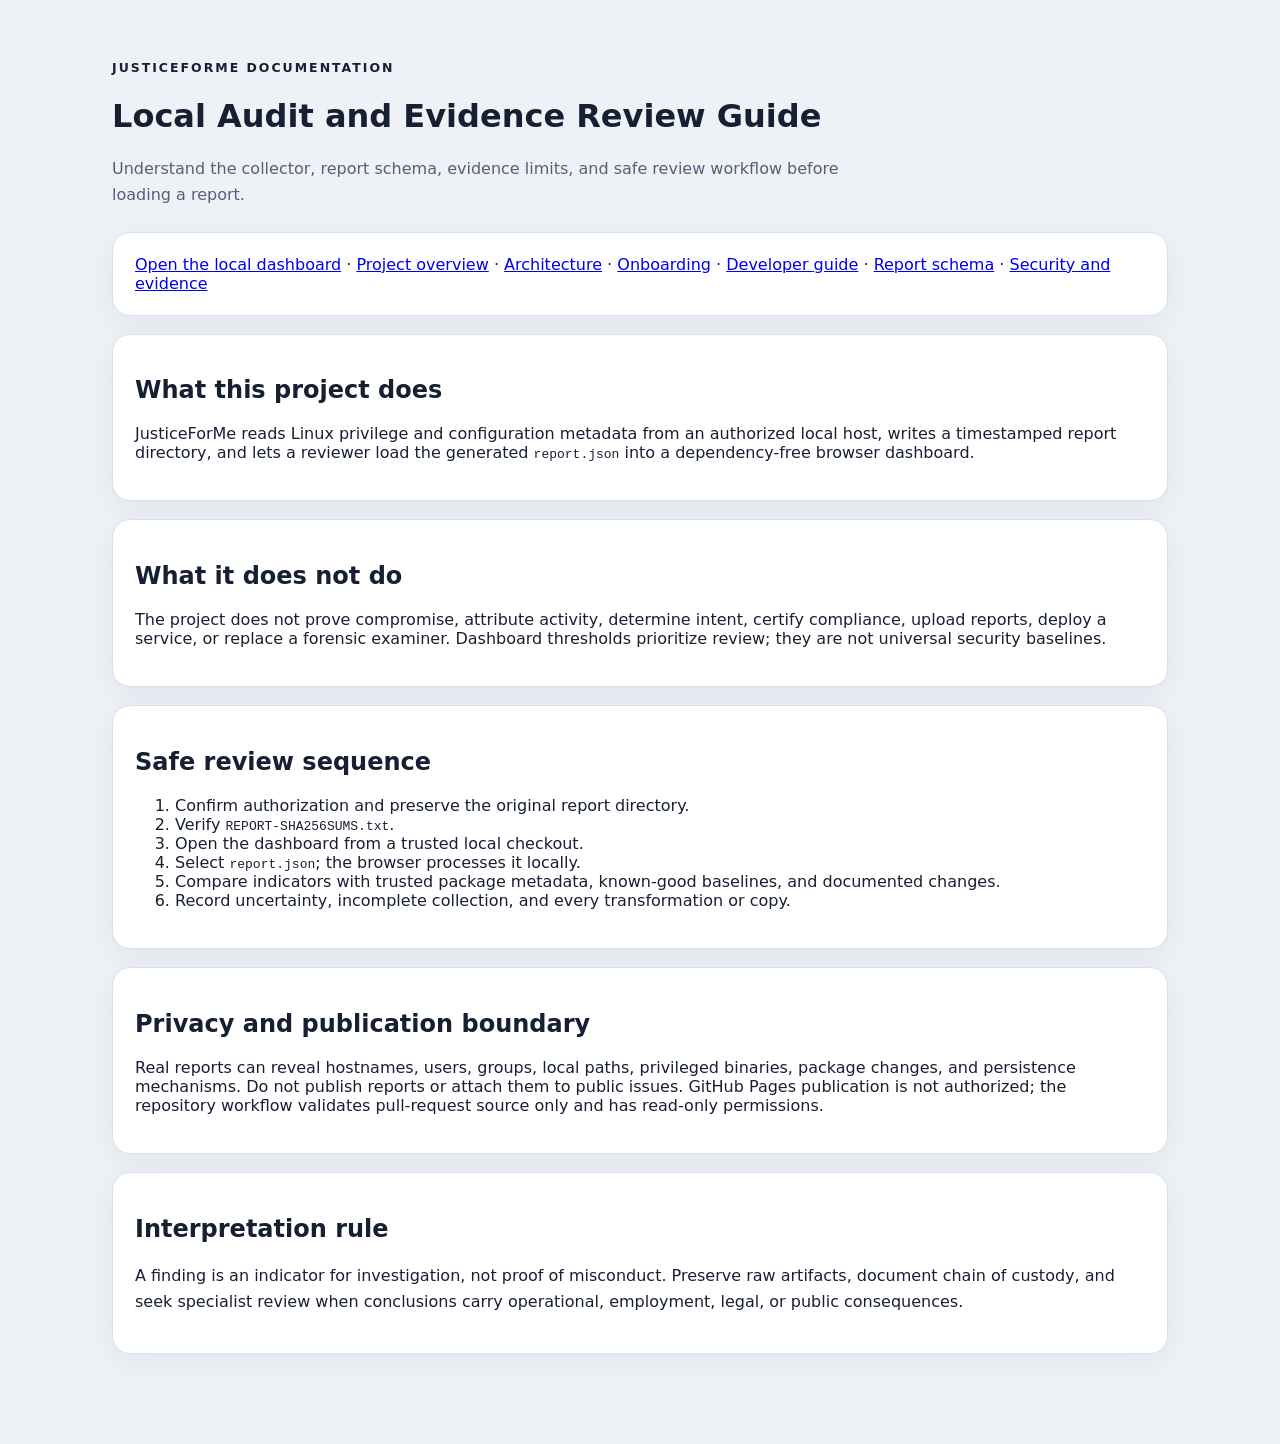
==== commit fc27749e: "docs: add local documentation front door" ====
--- a/docs/guide.html
+++ b/docs/guide.html
@@ -3,106 +3,64 @@
 <head>
   <meta charset="utf-8">
   <meta name="viewport" content="width=device-width,initial-scale=1">
-  <title>JusticeForMe Project Guide</title>
+  <title>JusticeForMe Documentation Guide</title>
   <link rel="stylesheet" href="styles.css">
 </head>
 <body>
-  <main class="shell guide">
+  <main class="shell">
     <header>
       <p class="eyebrow">JusticeForMe documentation</p>
-      <h1>Read-only Linux audit architecture and integration guide</h1>
-      <p class="lede">JusticeForMe collects a bounded local inventory of Linux privilege and configuration surfaces. It does not remediate the host, upload reports, or prove that an indicator is malicious.</p>
-      <nav class="guide-nav" aria-label="Documentation sections">
-        <a href="index.html">Audit dashboard</a>
-        <a href="#architecture">Architecture</a>
-        <a href="#contract">Report contract</a>
-        <a href="#operations">Operations</a>
-        <a href="#integration">Portfolio integration</a>
-        <a href="#development">Development</a>
-      </nav>
+      <h1>Local Audit and Evidence Review Guide</h1>
+      <p class="lede">Understand the collector, report schema, evidence limits, and safe review workflow before loading a report.</p>
     </header>
 
-    <section class="panel" id="purpose">
-      <h2>Purpose and boundaries</h2>
-      <p>The collector inventories selected <code>/etc</code> state, privileged binaries, Linux file capabilities, administrative access paths, persistence indicators, and package-integrity output. It writes a timestamped local evidence directory containing <code>report.json</code>, supporting artifacts, and a SHA-256 manifest.</p>
-      <p>The local dashboard accepts report schema <code>1.0</code> and applies fixed triage thresholds. Threshold labels are review aids—not compliance decisions, malware verdicts, attribution, or a comparison with a signed host baseline.</p>
+    <nav class="panel" aria-label="Documentation navigation">
+      <a href="index.html">Open the local dashboard</a>
+      <span aria-hidden="true"> · </span>
+      <a href="project-overview.md">Project overview</a>
+      <span aria-hidden="true"> · </span>
+      <a href="architecture.md">Architecture</a>
+      <span aria-hidden="true"> · </span>
+      <a href="onboarding.md">Onboarding</a>
+      <span aria-hidden="true"> · </span>
+      <a href="developer-guide.md">Developer guide</a>
+      <span aria-hidden="true"> · </span>
+      <a href="report-schema.md">Report schema</a>
+      <span aria-hidden="true"> · </span>
+      <a href="security-and-evidence.md">Security and evidence</a>
+    </nav>
+
+    <section class="panel">
+      <h2>What this project does</h2>
+      <p>JusticeForMe reads Linux privilege and configuration metadata from an authorized local host, writes a timestamped report directory, and lets a reviewer load the generated <code>report.json</code> into a dependency-free browser dashboard.</p>
     </section>
 
-    <section class="panel" id="architecture">
-      <h2>Architecture</h2>
-      <ol>
-        <li>An authorized operator starts the collector on a Linux host.</li>
-        <li>The collector reads supported local host surfaces and writes evidence into the selected output directory.</li>
-        <li>Python serializes the compact report; the collector then creates a local SHA-256 manifest.</li>
-        <li>The operator selects <code>report.json</code> in the browser dashboard. Parsing remains local.</li>
-        <li>Any future Repository <code>0</code> integration must wrap the evidence in a versioned envelope before submitting a proposal to Repository <code>1</code>.</li>
-      </ol>
-      <div class="callout"><strong>Implemented:</strong> local read-only collection and local dashboard review. <strong>Proposed:</strong> device identity, evidence envelope, Repository 0 adapter, Repository 1 baseline comparison, capabilities, and remediation receipts.</div>
+    <section class="panel">
+      <h2>What it does not do</h2>
+      <p>The project does not prove compromise, attribute activity, determine intent, certify compliance, upload reports, deploy a service, or replace a forensic examiner. Dashboard thresholds prioritize review; they are not universal security baselines.</p>
     </section>
 
-    <section class="panel" id="contract">
-      <h2>Report contract</h2>
-      <table>
-        <thead><tr><th>Field</th><th>Meaning</th><th>Limitation</th></tr></thead>
-        <tbody>
-          <tr><td><code>schema_version</code></td><td>Dashboard compatibility identifier</td><td>Does not identify collector commit</td></tr>
-          <tr><td><code>generated_at</code></td><td>Local UTC generation time</td><td>Depends on host clock</td></tr>
-          <tr><td><code>host</code></td><td>Short hostname</td><td>Not authenticated device identity</td></tr>
-          <tr><td><code>root_complete</code></td><td>Collector ran with effective UID 0</td><td>Does not prove every check completed</td></tr>
-          <tr><td><code>metrics</code></td><td>Derived counts for triage</td><td>May include partial or ambiguous tool output</td></tr>
-          <tr><td><code>artifacts</code></td><td>Expected filenames</td><td>Not bound to hashes inside the JSON</td></tr>
-        </tbody>
-      </table>
-      <p>Breaking field or semantic changes require a new schema version. Transport, proposal, capability, and receipt envelopes remain separate contracts.</p>
+    <section class="panel">
+      <h2>Safe review sequence</h2>
+      <ol>
+        <li>Confirm authorization and preserve the original report directory.</li>
+        <li>Verify <code>REPORT-SHA256SUMS.txt</code>.</li>
+        <li>Open the dashboard from a trusted local checkout.</li>
+        <li>Select <code>report.json</code>; the browser processes it locally.</li>
+        <li>Compare indicators with trusted package metadata, known-good baselines, and documented changes.</li>
+        <li>Record uncertainty, incomplete collection, and every transformation or copy.</li>
+      </ol>
     </section>
 
-    <section class="panel" id="operations">
-      <h2>Operations and evidence preservation</h2>
-      <pre><code>sudo ./audit/linux-privilege-audit.sh /protected/path/justiceforme-run
-cd /protected/path/justiceforme-run
-sha256sum -c REPORT-SHA256SUMS.txt</code></pre>
-      <ul>
-        <li>Use only on systems you own or are authorized to inspect.</li>
-        <li>Record the exact source commit, script hash, platform, and tool versions.</li>
-        <li>Preserve the original evidence directory before annotation or redaction.</li>
-        <li>Do not upload raw private audit evidence to public Pages, issues, pull requests, or public CI artifacts.</li>
-        <li>Freeze further automated changes when evidence identity, manifest integrity, or privileged access state is uncertain.</li>
-      </ul>
+    <section class="panel">
+      <h2>Privacy and publication boundary</h2>
+      <p>Real reports can reveal hostnames, users, groups, local paths, privileged binaries, package changes, and persistence mechanisms. Do not publish reports or attach them to public issues. GitHub Pages publication is not authorized; the repository workflow validates pull-request source only and has read-only permissions.</p>
     </section>
 
-    <section class="panel" id="integration">
-      <h2>A.L.I.S.T.A.I.R.E. integration</h2>
-      <p>JusticeForMe is a candidate Linux host-observation adapter for the portable first-install security foundation:</p>
-      <ol>
-        <li>Repository <code>0</code> supervises a local, approved observation task.</li>
-        <li>JusticeForMe produces a report and evidence bundle.</li>
-        <li>Repository <code>0</code> transforms evidence into a versioned proposal.</li>
-        <li>Repository <code>1</code> validates device identity, schema, freshness, provenance, policy, and replay state.</li>
-        <li>Only a separately approved, narrow capability may authorize reversible remediation.</li>
-      </ol>
-      <p>The strongest current obstruction is that schema <code>1.0</code> has a hostname and global root flag but no authenticated device identity, per-check completion state, execution provenance, or replay protection. Integration must fail closed until those are supplied by an accepted envelope.</p>
+    <section class="panel guidance">
+      <h2>Interpretation rule</h2>
+      <p>A finding is an indicator for investigation, not proof of misconduct. Preserve raw artifacts, document chain of custody, and seek specialist review when conclusions carry operational, employment, legal, or public consequences.</p>
     </section>
-
-    <section class="panel" id="development">
-      <h2>Developer workflow</h2>
-      <pre><code>bash -n audit/linux-privilege-audit.sh
-node --check docs/app.js
-python3 -m http.server --directory docs 8000</code></pre>
-      <p>Collector changes must remain read-only, bounded, privacy-aware, and honest about unsupported or partial collection. Dashboard changes must remain local-only, schema-aware, accessible, and safe when rendering untrusted report values.</p>
-      <h3>Repository references</h3>
-      <ul>
-        <li><a href="reference/project-overview.md">Project overview</a></li>
-        <li><a href="reference/architecture.md">Architecture and trust boundaries</a></li>
-        <li><a href="reference/report-contract.md">Report and evidence contract</a></li>
-        <li><a href="reference/developer-onboarding.md">Developer onboarding</a></li>
-        <li><a href="reference/operations-and-recovery.md">Operations and recovery</a></li>
-        <li><a href="reference/obstruction-and-gluing.md">Obstruction and gluing analysis</a></li>
-      </ul>
-    </section>
-
-    <footer class="panel">
-      <p>Documentation publication is separate from raw evidence handling. A passing validation workflow does not establish forensic correctness, approve GitHub Pages deployment, or authorize host modification.</p>
-    </footer>
   </main>
 </body>
 </html>
--- a/docs/styles.css
+++ b/docs/styles.css
@@ -1,237 +1 @@
-:root {
-  font-family: Inter, ui-sans-serif, system-ui, -apple-system, BlinkMacSystemFont, "Segoe UI", sans-serif;
-  color: #172033;
-  background: #eef2f7;
-  line-height: 1.55;
-  --ink: #172033;
-  --muted: #526079;
-  --soft: #657188;
-  --paper: #ffffff;
-  --line: #d8e0ea;
-  --accent: #245b8f;
-  --accent-dark: #173f65;
-  --ok: #16815d;
-  --warn: #b87800;
-  --high: #b63737;
-  --shadow: 0 10px 34px rgba(25, 42, 70, .07);
-}
-
-* { box-sizing: border-box; }
-html { scroll-behavior: smooth; }
-body { margin: 0; }
-a { color: var(--accent-dark); }
-a:hover { color: var(--accent); }
-code, pre { font-family: ui-monospace, SFMono-Regular, Menlo, Consolas, monospace; }
-code { overflow-wrap: anywhere; }
-
-.skip-link {
-  position: absolute;
-  left: 16px;
-  top: -80px;
-  z-index: 10;
-  padding: 10px 14px;
-  border-radius: 8px;
-  background: var(--ink);
-  color: white;
-}
-.skip-link:focus { top: 16px; }
-
-.shell { max-width: 1160px; margin: auto; padding: 28px 24px 76px; }
-.site-nav {
-  display: flex;
-  gap: 8px;
-  flex-wrap: wrap;
-  align-items: center;
-  margin-bottom: 46px;
-  padding: 8px;
-  border: 1px solid var(--line);
-  border-radius: 14px;
-  background: rgba(255, 255, 255, .82);
-  backdrop-filter: blur(8px);
-}
-.site-nav a {
-  padding: 9px 12px;
-  border-radius: 9px;
-  color: var(--ink);
-  font-weight: 700;
-  text-decoration: none;
-}
-.site-nav a:hover, .site-nav a[aria-current="page"] { background: #e1eaf4; }
-
-header { margin-bottom: 30px; }
-.hero { max-width: 900px; padding: 14px 0 6px; }
-.hero h1 { max-width: 880px; margin: 6px 0 12px; font-size: clamp(2.25rem, 5vw, 4.6rem); line-height: 1.02; letter-spacing: -.045em; }
-h2 { line-height: 1.18; letter-spacing: -.02em; }
-h3 { line-height: 1.25; }
-.eyebrow { margin: 0 0 8px; text-transform: uppercase; letter-spacing: .16em; font-weight: 800; font-size: .76rem; color: var(--accent-dark); }
-.lede { max-width: 780px; margin: 0; line-height: 1.7; color: var(--muted); font-size: 1.08rem; }
-.hero-actions { display: flex; gap: 10px; flex-wrap: wrap; margin-top: 24px; }
-.button-link, .file-button, button {
-  display: inline-flex;
-  align-items: center;
-  justify-content: center;
-  border: 0;
-  border-radius: 10px;
-  padding: 11px 15px;
-  font-weight: 750;
-  cursor: pointer;
-  background: #dfe6ef;
-  color: var(--ink);
-  text-decoration: none;
-}
-.button-link.primary, .file-button { background: var(--ink); color: white; }
-.button-link:hover, button:hover { background: #ccd8e6; color: var(--ink); }
-.button-link.primary:hover, .file-button:hover { background: var(--accent-dark); color: white; }
-.file-button input { display: none; }
-
-section { margin: 54px 0; }
-.panel {
-  background: var(--paper);
-  border: 1px solid var(--line);
-  border-radius: 18px;
-  padding: 22px;
-  box-shadow: var(--shadow);
-  margin: 18px 0;
-}
-.section-heading { max-width: 800px; margin-bottom: 18px; }
-.section-heading h2 { margin: 4px 0 0; font-size: clamp(1.8rem, 3vw, 2.8rem); }
-.section-heading.compact h2 { font-size: clamp(1.55rem, 2.5vw, 2.25rem); }
-.note, .notice { color: #5d687a; }
-
-.callout {
-  display: grid;
-  grid-template-columns: minmax(240px, .8fr) minmax(280px, 1.2fr);
-  gap: 30px;
-  align-items: center;
-  border: 1px solid #b9cadc;
-  border-radius: 20px;
-  padding: 28px;
-  background: #e5edf6;
-}
-.callout h2 { margin: 0; }
-.callout p:last-child { margin: 0; color: #34465d; }
-
-.feature-grid, .threshold-grid, .guardrail-grid, .link-grid { display: grid; gap: 14px; }
-.feature-grid { grid-template-columns: repeat(3, 1fr); }
-.threshold-grid { grid-template-columns: repeat(3, 1fr); }
-.guardrail-grid { grid-template-columns: repeat(3, 1fr); }
-.feature-card { margin: 0; min-height: 210px; }
-.feature-card h3 { margin: 18px 0 8px; font-size: 1.35rem; }
-.step { display: inline-flex; align-items: center; justify-content: center; width: 44px; height: 44px; border-radius: 50%; background: #e1eaf4; font-weight: 850; }
-
-.documentation-map { padding: 28px; }
-.link-grid { grid-template-columns: repeat(2, 1fr); }
-.link-grid a {
-  display: flex;
-  flex-direction: column;
-  gap: 5px;
-  padding: 16px;
-  border: 1px solid var(--line);
-  border-radius: 12px;
-  background: #f8fafc;
-  text-decoration: none;
-}
-.link-grid a:hover { border-color: #9db4ca; background: #eef4fa; }
-.link-grid strong { color: var(--ink); }
-.link-grid span { color: var(--muted); }
-
-.architecture-figure { padding: 26px; }
-.flow-diagram { display: flex; align-items: stretch; gap: 10px; overflow-x: auto; padding: 8px 0 14px; }
-.flow-node {
-  flex: 1 0 170px;
-  display: flex;
-  flex-direction: column;
-  gap: 7px;
-  min-height: 165px;
-  padding: 18px;
-  border: 1px solid #c6d2df;
-  border-radius: 14px;
-  background: #f7f9fc;
-}
-.flow-node small { color: var(--soft); text-transform: uppercase; letter-spacing: .08em; font-weight: 800; }
-.flow-node strong { font-size: 1.05rem; }
-.flow-node span { color: var(--muted); font-size: .92rem; }
-.flow-arrow { display: flex; align-items: center; color: var(--accent); font-size: 1.6rem; }
-figcaption { margin-top: 10px; color: var(--muted); }
-
-.two-column { display: grid; grid-template-columns: repeat(2, 1fr); gap: 16px; }
-.two-column .panel { margin: 0; }
-.check-list { padding-left: 1.2rem; }
-.check-list li { margin: 7px 0; }
-
-.table-wrap { overflow-x: auto; }
-table { width: 100%; border-collapse: collapse; }
-th, td { padding: 13px 12px; border-bottom: 1px solid var(--line); text-align: left; vertical-align: top; }
-th { background: #f4f7fa; font-size: .88rem; text-transform: uppercase; letter-spacing: .04em; }
-tbody tr:last-child td { border-bottom: 0; }
-
-.threshold-grid .panel { margin: 0; box-shadow: none; }
-.threshold-grid h3 { margin-top: 0; }
-
-.timeline { display: grid; grid-template-columns: repeat(5, 1fr); gap: 12px; }
-.timeline div { min-width: 0; padding: 10px; }
-.timeline span { display: inline-flex; width: 34px; height: 34px; align-items: center; justify-content: center; border-radius: 50%; background: var(--ink); color: white; font-weight: 800; }
-.timeline h3 { margin: 14px 0 7px; font-size: 1rem; }
-.timeline p { margin: 0; color: var(--muted); font-size: .92rem; }
-
-.code-panel { margin-top: 18px; overflow: hidden; border-radius: 16px; background: #111a28; color: #e7edf5; box-shadow: var(--shadow); }
-.code-title { padding: 12px 18px; border-bottom: 1px solid #334054; color: #aab8ca; font-size: .85rem; }
-.code-panel pre { margin: 0; padding: 20px; overflow-x: auto; }
-
-.incident-card { border-left: 6px solid var(--high); }
-.guardrail {
-  display: flex;
-  flex-direction: column;
-  gap: 6px;
-  min-height: 130px;
-  padding: 18px;
-  border: 1px solid var(--line);
-  border-radius: 14px;
-  background: var(--paper);
-}
-.guardrail span { color: var(--muted); }
-
-.controls { display: flex; flex-direction: column; align-items: stretch; gap: 14px; }
-.control-copy h2 { margin: 0 0 5px; }
-.control-copy p { margin: 0; color: var(--muted); }
-.control-actions { display: flex; gap: 12px; align-items: center; flex-wrap: wrap; }
-.identity { display: grid; grid-template-columns: repeat(3, 1fr); gap: 18px; }
-.identity div { display: flex; flex-direction: column; gap: 5px; }
-.identity span, .metric span { color: var(--soft); font-size: .85rem; }
-.cards { display: grid; grid-template-columns: repeat(3, 1fr); gap: 14px; }
-.metric { background: var(--paper); border: 1px solid var(--line); border-left: 6px solid #94a3b8; border-radius: 14px; padding: 18px; display: flex; flex-direction: column; gap: 7px; }
-.metric strong { font-size: 2rem; }
-.metric.ok { border-left-color: var(--ok); }
-.metric.warn { border-left-color: var(--warn); }
-.metric.high { border-left-color: var(--high); }
-.metric small { text-transform: uppercase; letter-spacing: .06em; }
-.artifact-list { columns: 2; }
-.hidden { display: none; }
-.guidance p { line-height: 1.65; }
-.visually-hidden { position: absolute !important; width: 1px !important; height: 1px !important; padding: 0 !important; margin: -1px !important; overflow: hidden !important; clip: rect(0, 0, 0, 0) !important; white-space: nowrap !important; border: 0 !important; }
-
-footer { margin-top: 70px; padding-top: 24px; border-top: 1px solid #cbd5e1; color: var(--muted); }
-footer p { margin: 6px 0; }
-
-:focus-visible { outline: 3px solid #3b82b9; outline-offset: 3px; }
-
-@media (max-width: 980px) {
-  .feature-grid, .threshold-grid, .guardrail-grid { grid-template-columns: repeat(2, 1fr); }
-  .timeline { grid-template-columns: repeat(2, 1fr); }
-}
-
-@media (max-width: 760px) {
-  .shell { padding: 18px 18px 56px; }
-  .site-nav { margin-bottom: 28px; }
-  .hero h1 { font-size: 2.45rem; }
-  .cards, .identity, .feature-grid, .threshold-grid, .guardrail-grid, .link-grid, .two-column, .timeline, .callout { grid-template-columns: 1fr; }
-  .artifact-list { columns: 1; }
-  .callout { gap: 12px; }
-  .flow-arrow { transform: rotate(90deg); justify-content: center; }
-  .flow-diagram { flex-direction: column; }
-  .flow-node { flex-basis: auto; min-height: 0; }
-}
-
-@media (prefers-reduced-motion: reduce) {
-  html { scroll-behavior: auto; }
-}+:root{font-family:Inter,ui-sans-serif,system-ui,sans-serif;color:#172033;background:#eef2f7}*{box-sizing:border-box}body{margin:0}.shell{max-width:1100px;margin:auto;padding:48px 22px 72px}header{margin-bottom:24px}.eyebrow{text-transform:uppercase;letter-spacing:.16em;font-weight:800;font-size:.78rem}.lede{max-width:760px;line-height:1.6;color:#526079}.panel{background:#fff;border:1px solid #d8e0ea;border-radius:18px;padding:22px;box-shadow:0 8px 30px rgba(25,42,70,.06);margin:18px 0}.controls{display:flex;gap:12px;align-items:center;flex-wrap:wrap}.file-button,button,.guide-nav a{border:0;border-radius:10px;padding:11px 15px;font-weight:750;cursor:pointer;background:#172033;color:#fff;text-decoration:none}.file-button input{display:none}button{background:#dfe6ef;color:#172033}.identity{display:grid;grid-template-columns:repeat(3,1fr);gap:18px}.identity div{display:flex;flex-direction:column;gap:5px}.identity span,.metric span{color:#657188;font-size:.85rem}.cards{display:grid;grid-template-columns:repeat(3,1fr);gap:14px}.metric{background:#fff;border:1px solid #d8e0ea;border-left:6px solid #94a3b8;border-radius:14px;padding:18px;display:flex;flex-direction:column;gap:7px}.metric strong{font-size:2rem}.metric.ok{border-left-color:#16815d}.metric.warn{border-left-color:#b87800}.metric.high{border-left-color:#b63737}.metric small{text-transform:uppercase;letter-spacing:.06em}.artifact-list{columns:2}.notice{color:#5d687a}.hidden{display:none}.guidance p,.guide p,.guide li{line-height:1.65}.guide-nav{display:flex;flex-wrap:wrap;gap:10px;margin-top:22px}.guide-nav a{background:#dfe6ef;color:#172033}.guide h2{margin-top:0}.guide h3{margin-top:28px}.guide a{color:#174f8a}.guide table{width:100%;border-collapse:collapse;margin:18px 0}.guide th,.guide td{text-align:left;vertical-align:top;padding:12px;border-bottom:1px solid #d8e0ea}.guide th{background:#f4f7fa}.guide pre{overflow:auto;background:#172033;color:#f4f7fa;border-radius:12px;padding:16px}.guide code{font-family:ui-monospace,SFMono-Regular,Menlo,monospace}.guide :not(pre)>code{background:#eef2f7;border-radius:5px;padding:.12em .35em}.callout{border-left:5px solid #16815d;background:#f2faf7;border-radius:10px;padding:14px 16px;line-height:1.6}footer.panel{color:#526079}@media(max-width:760px){.cards,.identity{grid-template-columns:1fr}.artifact-list{columns:1}.guide table{display:block;overflow-x:auto}.guide-nav a{width:100%;text-align:center}}
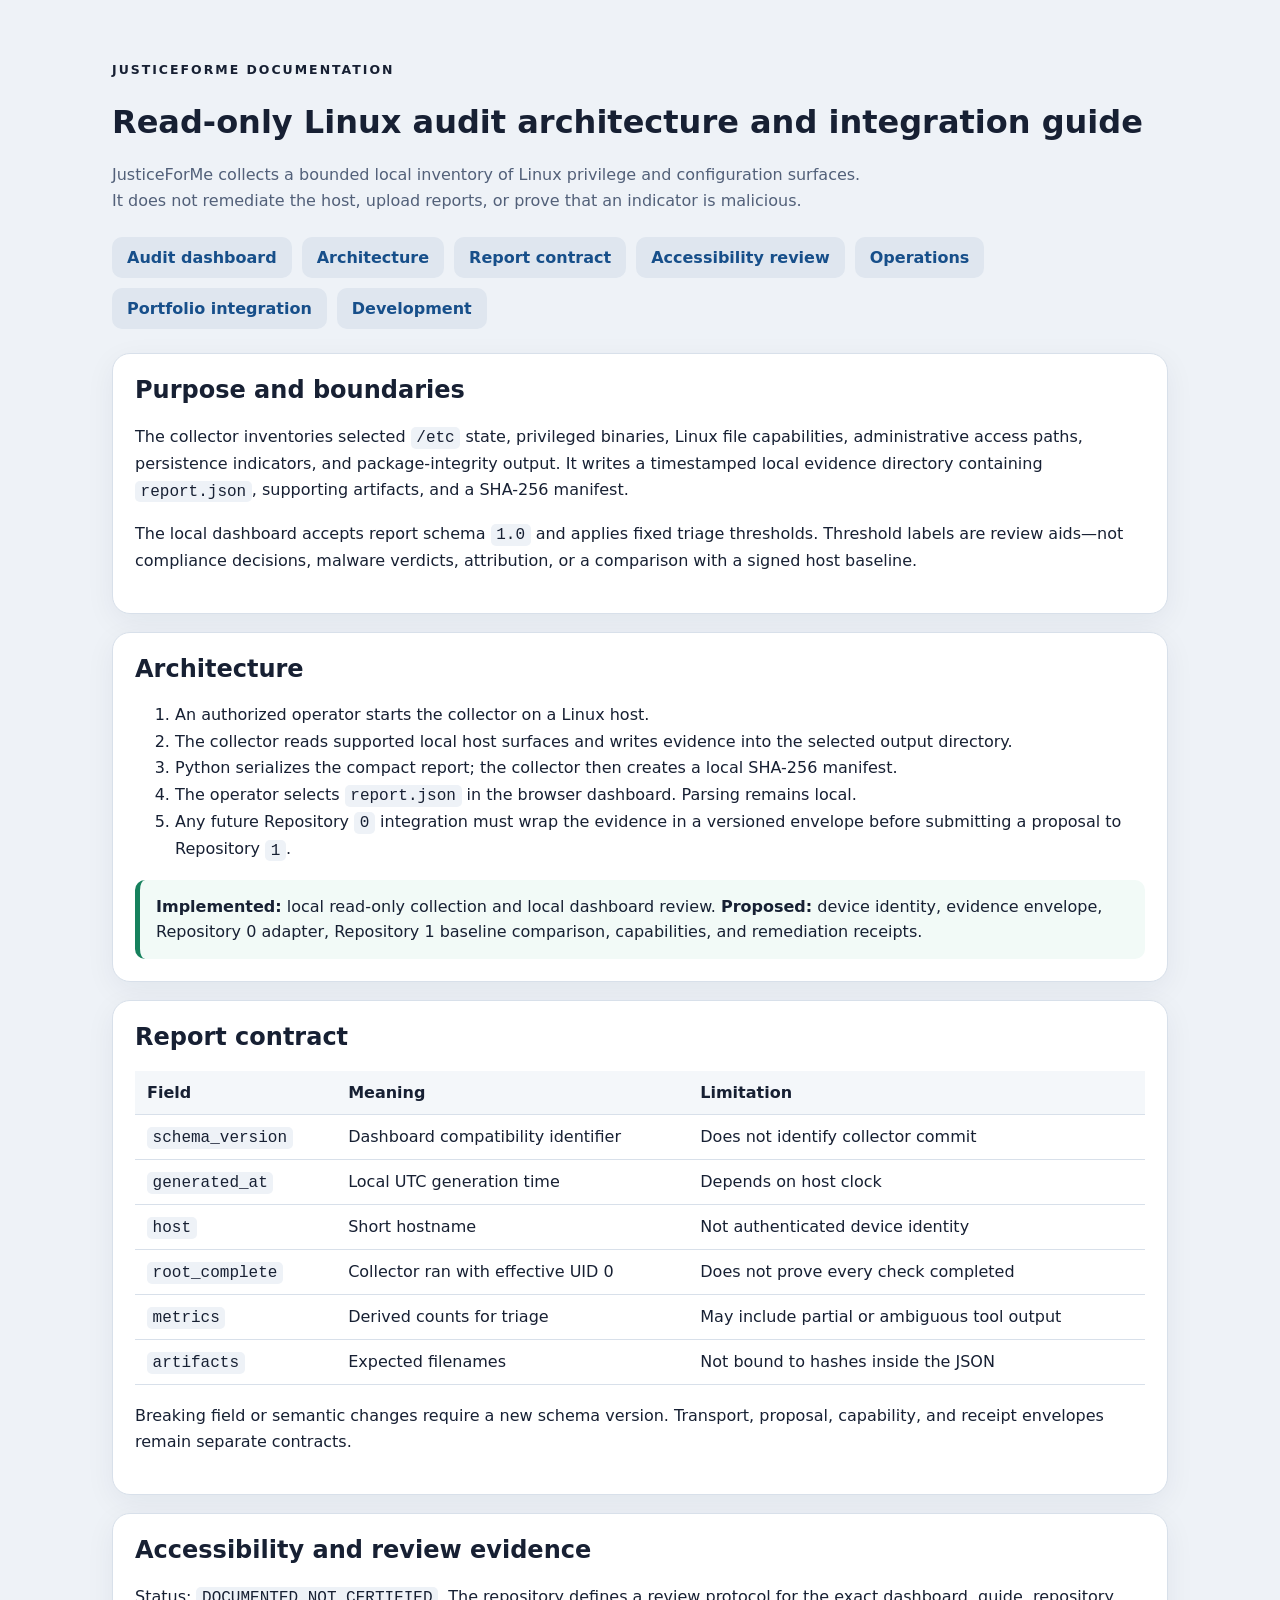
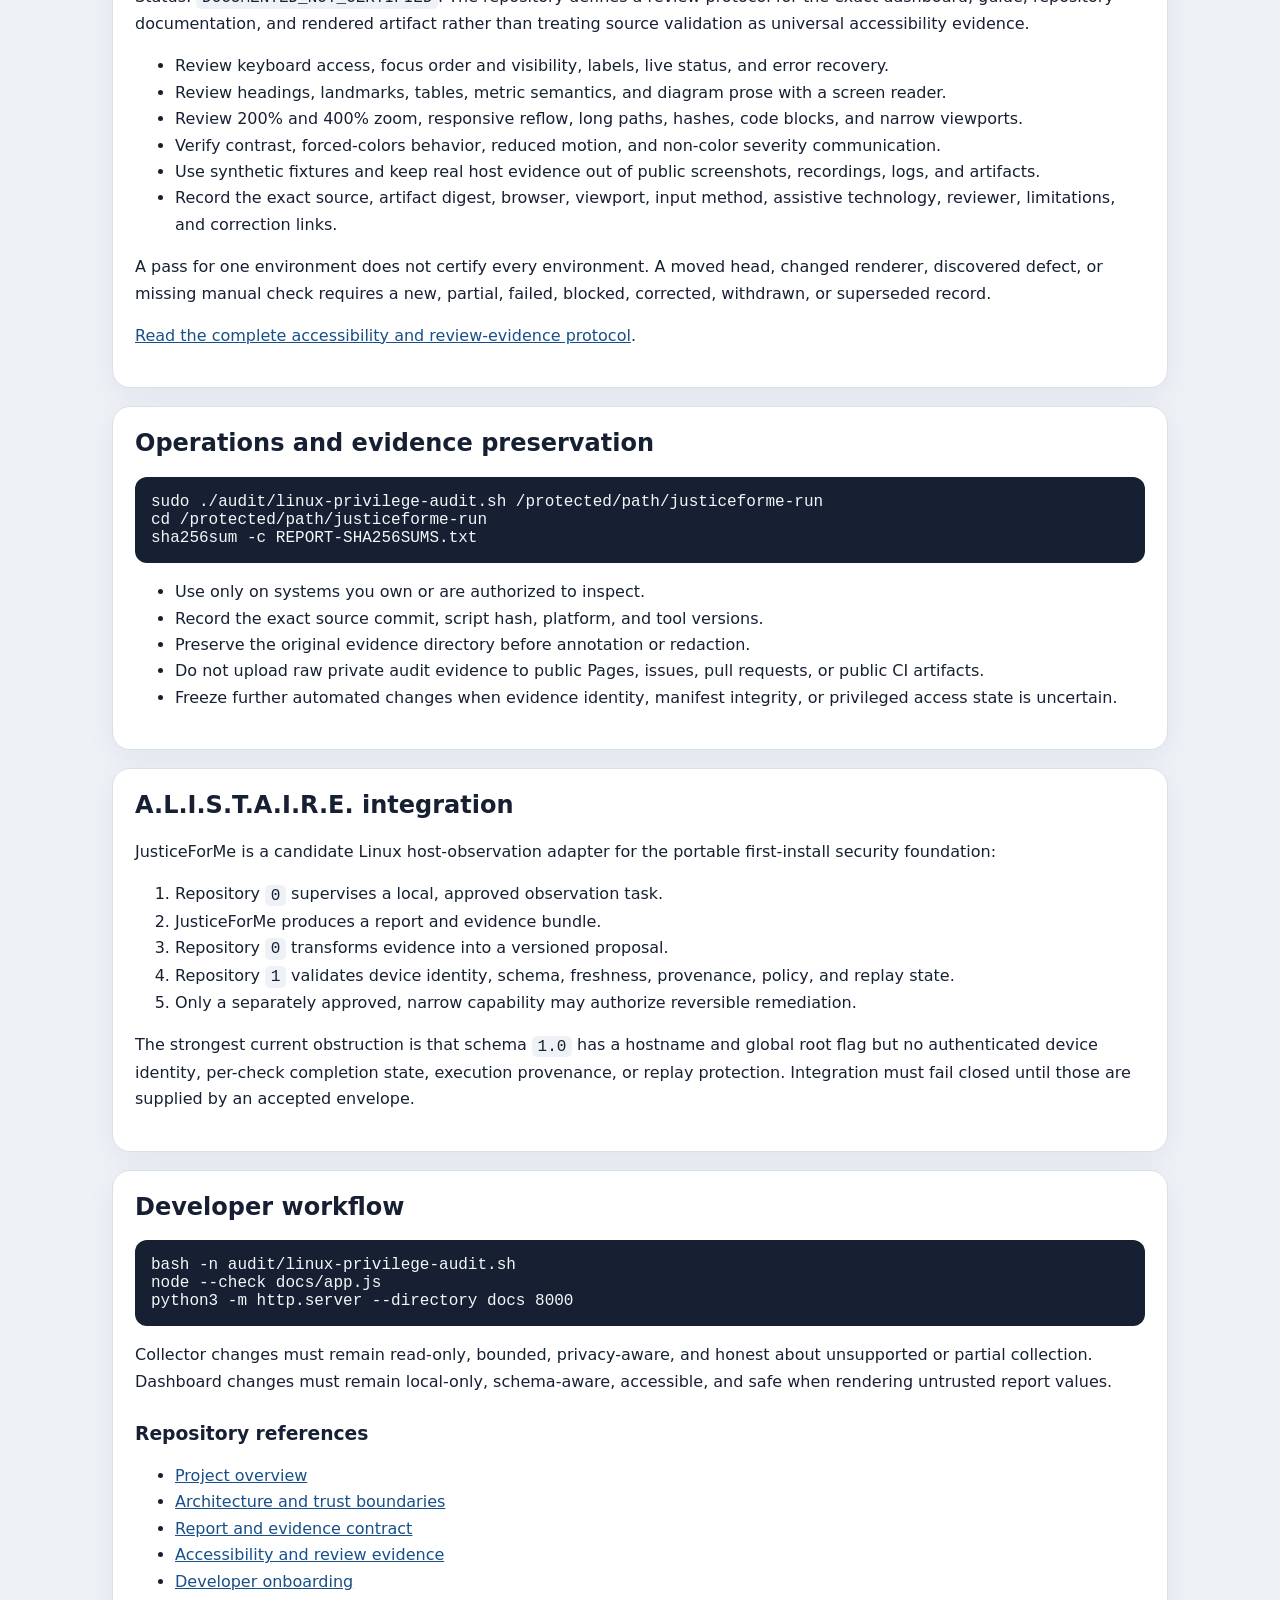
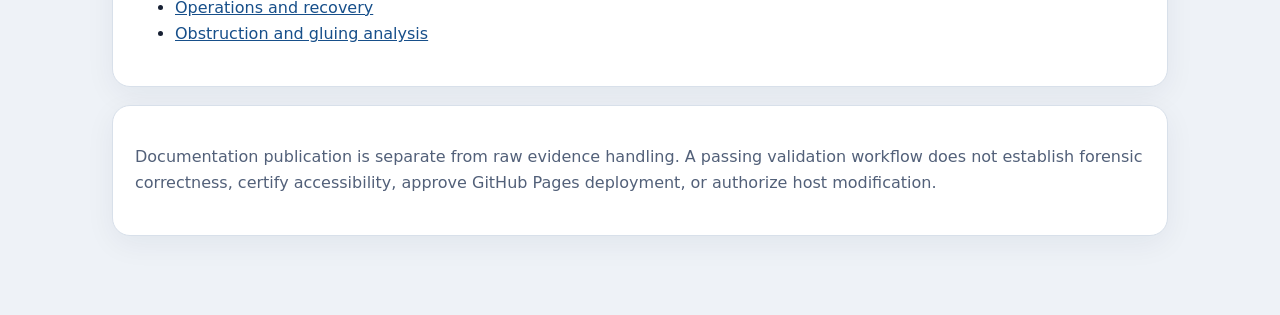
==== commit 8d695625: "docs: expose accessibility review protocol in Pages guide" ====
--- a/docs/guide.html
+++ b/docs/guide.html
@@ -3,64 +3,123 @@
 <head>
   <meta charset="utf-8">
   <meta name="viewport" content="width=device-width,initial-scale=1">
-  <title>JusticeForMe Documentation Guide</title>
+  <title>JusticeForMe Project Guide</title>
   <link rel="stylesheet" href="styles.css">
 </head>
 <body>
-  <main class="shell">
+  <main class="shell guide">
     <header>
       <p class="eyebrow">JusticeForMe documentation</p>
-      <h1>Local Audit and Evidence Review Guide</h1>
-      <p class="lede">Understand the collector, report schema, evidence limits, and safe review workflow before loading a report.</p>
+      <h1>Read-only Linux audit architecture and integration guide</h1>
+      <p class="lede">JusticeForMe collects a bounded local inventory of Linux privilege and configuration surfaces. It does not remediate the host, upload reports, or prove that an indicator is malicious.</p>
+      <nav class="guide-nav" aria-label="Documentation sections">
+        <a href="index.html">Audit dashboard</a>
+        <a href="#architecture">Architecture</a>
+        <a href="#contract">Report contract</a>
+        <a href="#accessibility">Accessibility review</a>
+        <a href="#operations">Operations</a>
+        <a href="#integration">Portfolio integration</a>
+        <a href="#development">Development</a>
+      </nav>
     </header>
 
-    <nav class="panel" aria-label="Documentation navigation">
-      <a href="index.html">Open the local dashboard</a>
-      <span aria-hidden="true"> · </span>
-      <a href="project-overview.md">Project overview</a>
-      <span aria-hidden="true"> · </span>
-      <a href="architecture.md">Architecture</a>
-      <span aria-hidden="true"> · </span>
-      <a href="onboarding.md">Onboarding</a>
-      <span aria-hidden="true"> · </span>
-      <a href="developer-guide.md">Developer guide</a>
-      <span aria-hidden="true"> · </span>
-      <a href="report-schema.md">Report schema</a>
-      <span aria-hidden="true"> · </span>
-      <a href="security-and-evidence.md">Security and evidence</a>
-    </nav>
-
-    <section class="panel">
-      <h2>What this project does</h2>
-      <p>JusticeForMe reads Linux privilege and configuration metadata from an authorized local host, writes a timestamped report directory, and lets a reviewer load the generated <code>report.json</code> into a dependency-free browser dashboard.</p>
+    <section class="panel" id="purpose">
+      <h2>Purpose and boundaries</h2>
+      <p>The collector inventories selected <code>/etc</code> state, privileged binaries, Linux file capabilities, administrative access paths, persistence indicators, and package-integrity output. It writes a timestamped local evidence directory containing <code>report.json</code>, supporting artifacts, and a SHA-256 manifest.</p>
+      <p>The local dashboard accepts report schema <code>1.0</code> and applies fixed triage thresholds. Threshold labels are review aids—not compliance decisions, malware verdicts, attribution, or a comparison with a signed host baseline.</p>
     </section>
 
-    <section class="panel">
-      <h2>What it does not do</h2>
-      <p>The project does not prove compromise, attribute activity, determine intent, certify compliance, upload reports, deploy a service, or replace a forensic examiner. Dashboard thresholds prioritize review; they are not universal security baselines.</p>
+    <section class="panel" id="architecture">
+      <h2>Architecture</h2>
+      <ol>
+        <li>An authorized operator starts the collector on a Linux host.</li>
+        <li>The collector reads supported local host surfaces and writes evidence into the selected output directory.</li>
+        <li>Python serializes the compact report; the collector then creates a local SHA-256 manifest.</li>
+        <li>The operator selects <code>report.json</code> in the browser dashboard. Parsing remains local.</li>
+        <li>Any future Repository <code>0</code> integration must wrap the evidence in a versioned envelope before submitting a proposal to Repository <code>1</code>.</li>
+      </ol>
+      <div class="callout"><strong>Implemented:</strong> local read-only collection and local dashboard review. <strong>Proposed:</strong> device identity, evidence envelope, Repository 0 adapter, Repository 1 baseline comparison, capabilities, and remediation receipts.</div>
     </section>
 
-    <section class="panel">
-      <h2>Safe review sequence</h2>
-      <ol>
-        <li>Confirm authorization and preserve the original report directory.</li>
-        <li>Verify <code>REPORT-SHA256SUMS.txt</code>.</li>
-        <li>Open the dashboard from a trusted local checkout.</li>
-        <li>Select <code>report.json</code>; the browser processes it locally.</li>
-        <li>Compare indicators with trusted package metadata, known-good baselines, and documented changes.</li>
-        <li>Record uncertainty, incomplete collection, and every transformation or copy.</li>
-      </ol>
+    <section class="panel" id="contract">
+      <h2>Report contract</h2>
+      <table>
+        <thead><tr><th>Field</th><th>Meaning</th><th>Limitation</th></tr></thead>
+        <tbody>
+          <tr><td><code>schema_version</code></td><td>Dashboard compatibility identifier</td><td>Does not identify collector commit</td></tr>
+          <tr><td><code>generated_at</code></td><td>Local UTC generation time</td><td>Depends on host clock</td></tr>
+          <tr><td><code>host</code></td><td>Short hostname</td><td>Not authenticated device identity</td></tr>
+          <tr><td><code>root_complete</code></td><td>Collector ran with effective UID 0</td><td>Does not prove every check completed</td></tr>
+          <tr><td><code>metrics</code></td><td>Derived counts for triage</td><td>May include partial or ambiguous tool output</td></tr>
+          <tr><td><code>artifacts</code></td><td>Expected filenames</td><td>Not bound to hashes inside the JSON</td></tr>
+        </tbody>
+      </table>
+      <p>Breaking field or semantic changes require a new schema version. Transport, proposal, capability, and receipt envelopes remain separate contracts.</p>
     </section>
 
-    <section class="panel">
-      <h2>Privacy and publication boundary</h2>
-      <p>Real reports can reveal hostnames, users, groups, local paths, privileged binaries, package changes, and persistence mechanisms. Do not publish reports or attach them to public issues. GitHub Pages publication is not authorized; the repository workflow validates pull-request source only and has read-only permissions.</p>
+    <section class="panel" id="accessibility">
+      <h2>Accessibility and review evidence</h2>
+      <p>Status: <code>DOCUMENTED_NOT_CERTIFIED</code>. The repository defines a review protocol for the exact dashboard, guide, repository documentation, and rendered artifact rather than treating source validation as universal accessibility evidence.</p>
+      <ul>
+        <li>Review keyboard access, focus order and visibility, labels, live status, and error recovery.</li>
+        <li>Review headings, landmarks, tables, metric semantics, and diagram prose with a screen reader.</li>
+        <li>Review 200% and 400% zoom, responsive reflow, long paths, hashes, code blocks, and narrow viewports.</li>
+        <li>Verify contrast, forced-colors behavior, reduced motion, and non-color severity communication.</li>
+        <li>Use synthetic fixtures and keep real host evidence out of public screenshots, recordings, logs, and artifacts.</li>
+        <li>Record the exact source, artifact digest, browser, viewport, input method, assistive technology, reviewer, limitations, and correction links.</li>
+      </ul>
+      <p>A pass for one environment does not certify every environment. A moved head, changed renderer, discovered defect, or missing manual check requires a new, partial, failed, blocked, corrected, withdrawn, or superseded record.</p>
+      <p><a href="reference/accessibility-and-review-evidence.md">Read the complete accessibility and review-evidence protocol</a>.</p>
     </section>
 
-    <section class="panel guidance">
-      <h2>Interpretation rule</h2>
-      <p>A finding is an indicator for investigation, not proof of misconduct. Preserve raw artifacts, document chain of custody, and seek specialist review when conclusions carry operational, employment, legal, or public consequences.</p>
+    <section class="panel" id="operations">
+      <h2>Operations and evidence preservation</h2>
+      <pre><code>sudo ./audit/linux-privilege-audit.sh /protected/path/justiceforme-run
+cd /protected/path/justiceforme-run
+sha256sum -c REPORT-SHA256SUMS.txt</code></pre>
+      <ul>
+        <li>Use only on systems you own or are authorized to inspect.</li>
+        <li>Record the exact source commit, script hash, platform, and tool versions.</li>
+        <li>Preserve the original evidence directory before annotation or redaction.</li>
+        <li>Do not upload raw private audit evidence to public Pages, issues, pull requests, or public CI artifacts.</li>
+        <li>Freeze further automated changes when evidence identity, manifest integrity, or privileged access state is uncertain.</li>
+      </ul>
     </section>
+
+    <section class="panel" id="integration">
+      <h2>A.L.I.S.T.A.I.R.E. integration</h2>
+      <p>JusticeForMe is a candidate Linux host-observation adapter for the portable first-install security foundation:</p>
+      <ol>
+        <li>Repository <code>0</code> supervises a local, approved observation task.</li>
+        <li>JusticeForMe produces a report and evidence bundle.</li>
+        <li>Repository <code>0</code> transforms evidence into a versioned proposal.</li>
+        <li>Repository <code>1</code> validates device identity, schema, freshness, provenance, policy, and replay state.</li>
+        <li>Only a separately approved, narrow capability may authorize reversible remediation.</li>
+      </ol>
+      <p>The strongest current obstruction is that schema <code>1.0</code> has a hostname and global root flag but no authenticated device identity, per-check completion state, execution provenance, or replay protection. Integration must fail closed until those are supplied by an accepted envelope.</p>
+    </section>
+
+    <section class="panel" id="development">
+      <h2>Developer workflow</h2>
+      <pre><code>bash -n audit/linux-privilege-audit.sh
+node --check docs/app.js
+python3 -m http.server --directory docs 8000</code></pre>
+      <p>Collector changes must remain read-only, bounded, privacy-aware, and honest about unsupported or partial collection. Dashboard changes must remain local-only, schema-aware, accessible, and safe when rendering untrusted report values.</p>
+      <h3>Repository references</h3>
+      <ul>
+        <li><a href="reference/project-overview.md">Project overview</a></li>
+        <li><a href="reference/architecture.md">Architecture and trust boundaries</a></li>
+        <li><a href="reference/report-contract.md">Report and evidence contract</a></li>
+        <li><a href="reference/accessibility-and-review-evidence.md">Accessibility and review evidence</a></li>
+        <li><a href="reference/developer-onboarding.md">Developer onboarding</a></li>
+        <li><a href="reference/operations-and-recovery.md">Operations and recovery</a></li>
+        <li><a href="reference/obstruction-and-gluing.md">Obstruction and gluing analysis</a></li>
+      </ul>
+    </section>
+
+    <footer class="panel">
+      <p>Documentation publication is separate from raw evidence handling. A passing validation workflow does not establish forensic correctness, certify accessibility, approve GitHub Pages deployment, or authorize host modification.</p>
+    </footer>
   </main>
 </body>
 </html>
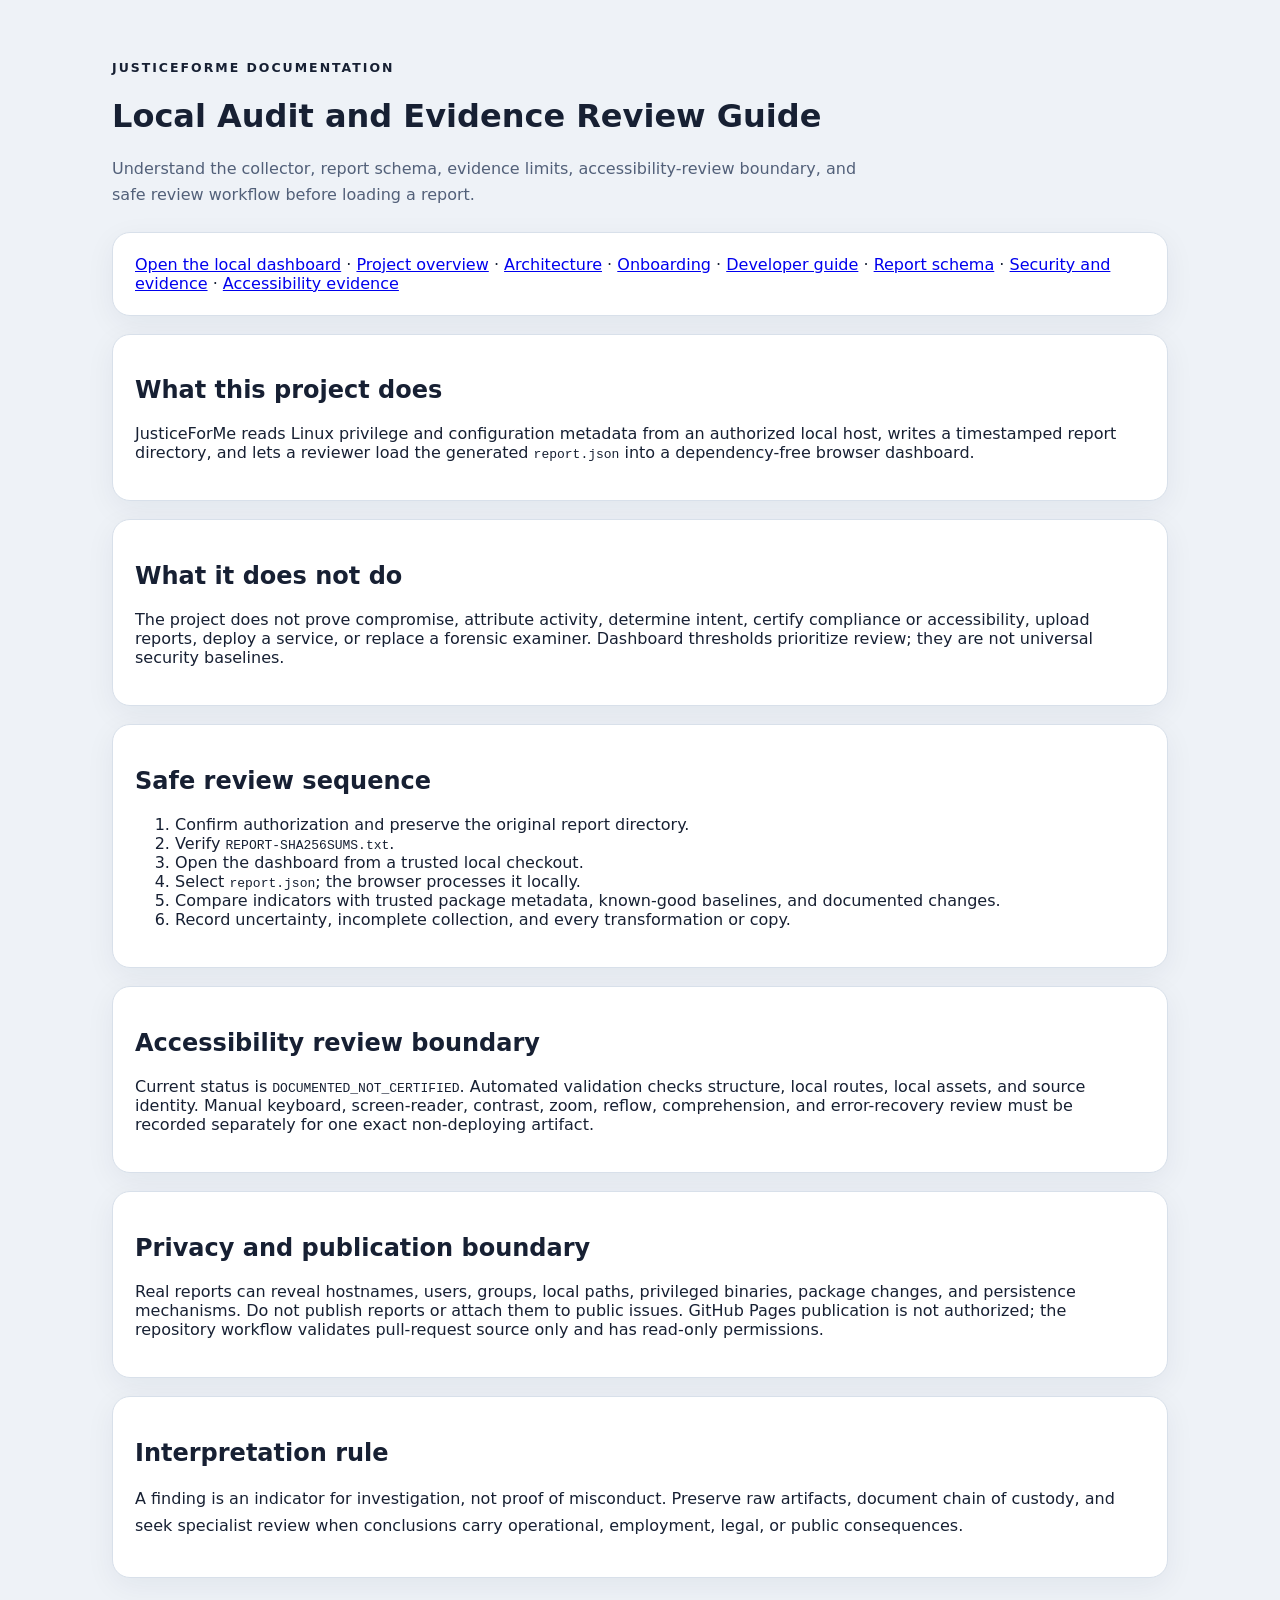
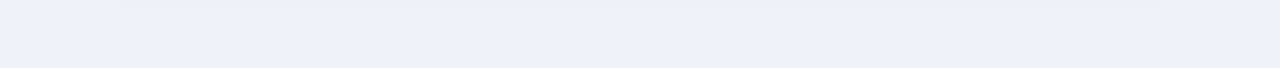
==== commit 27520373: "docs: expose accessibility review route" ====
--- a/docs/guide.html
+++ b/docs/guide.html
@@ -3,123 +3,71 @@
 <head>
   <meta charset="utf-8">
   <meta name="viewport" content="width=device-width,initial-scale=1">
-  <title>JusticeForMe Project Guide</title>
+  <title>JusticeForMe Documentation Guide</title>
   <link rel="stylesheet" href="styles.css">
 </head>
 <body>
-  <main class="shell guide">
+  <main class="shell">
     <header>
       <p class="eyebrow">JusticeForMe documentation</p>
-      <h1>Read-only Linux audit architecture and integration guide</h1>
-      <p class="lede">JusticeForMe collects a bounded local inventory of Linux privilege and configuration surfaces. It does not remediate the host, upload reports, or prove that an indicator is malicious.</p>
-      <nav class="guide-nav" aria-label="Documentation sections">
-        <a href="index.html">Audit dashboard</a>
-        <a href="#architecture">Architecture</a>
-        <a href="#contract">Report contract</a>
-        <a href="#accessibility">Accessibility review</a>
-        <a href="#operations">Operations</a>
-        <a href="#integration">Portfolio integration</a>
-        <a href="#development">Development</a>
-      </nav>
+      <h1>Local Audit and Evidence Review Guide</h1>
+      <p class="lede">Understand the collector, report schema, evidence limits, accessibility-review boundary, and safe review workflow before loading a report.</p>
     </header>
 
-    <section class="panel" id="purpose">
-      <h2>Purpose and boundaries</h2>
-      <p>The collector inventories selected <code>/etc</code> state, privileged binaries, Linux file capabilities, administrative access paths, persistence indicators, and package-integrity output. It writes a timestamped local evidence directory containing <code>report.json</code>, supporting artifacts, and a SHA-256 manifest.</p>
-      <p>The local dashboard accepts report schema <code>1.0</code> and applies fixed triage thresholds. Threshold labels are review aids—not compliance decisions, malware verdicts, attribution, or a comparison with a signed host baseline.</p>
+    <nav class="panel" aria-label="Documentation navigation">
+      <a href="index.html">Open the local dashboard</a>
+      <span aria-hidden="true"> · </span>
+      <a href="project-overview.md">Project overview</a>
+      <span aria-hidden="true"> · </span>
+      <a href="architecture.md">Architecture</a>
+      <span aria-hidden="true"> · </span>
+      <a href="onboarding.md">Onboarding</a>
+      <span aria-hidden="true"> · </span>
+      <a href="developer-guide.md">Developer guide</a>
+      <span aria-hidden="true"> · </span>
+      <a href="report-schema.md">Report schema</a>
+      <span aria-hidden="true"> · </span>
+      <a href="security-and-evidence.md">Security and evidence</a>
+      <span aria-hidden="true"> · </span>
+      <a href="accessibility-and-review-evidence.md">Accessibility evidence</a>
+    </nav>
+
+    <section class="panel">
+      <h2>What this project does</h2>
+      <p>JusticeForMe reads Linux privilege and configuration metadata from an authorized local host, writes a timestamped report directory, and lets a reviewer load the generated <code>report.json</code> into a dependency-free browser dashboard.</p>
     </section>
 
-    <section class="panel" id="architecture">
-      <h2>Architecture</h2>
-      <ol>
-        <li>An authorized operator starts the collector on a Linux host.</li>
-        <li>The collector reads supported local host surfaces and writes evidence into the selected output directory.</li>
-        <li>Python serializes the compact report; the collector then creates a local SHA-256 manifest.</li>
-        <li>The operator selects <code>report.json</code> in the browser dashboard. Parsing remains local.</li>
-        <li>Any future Repository <code>0</code> integration must wrap the evidence in a versioned envelope before submitting a proposal to Repository <code>1</code>.</li>
-      </ol>
-      <div class="callout"><strong>Implemented:</strong> local read-only collection and local dashboard review. <strong>Proposed:</strong> device identity, evidence envelope, Repository 0 adapter, Repository 1 baseline comparison, capabilities, and remediation receipts.</div>
+    <section class="panel">
+      <h2>What it does not do</h2>
+      <p>The project does not prove compromise, attribute activity, determine intent, certify compliance or accessibility, upload reports, deploy a service, or replace a forensic examiner. Dashboard thresholds prioritize review; they are not universal security baselines.</p>
     </section>
 
-    <section class="panel" id="contract">
-      <h2>Report contract</h2>
-      <table>
-        <thead><tr><th>Field</th><th>Meaning</th><th>Limitation</th></tr></thead>
-        <tbody>
-          <tr><td><code>schema_version</code></td><td>Dashboard compatibility identifier</td><td>Does not identify collector commit</td></tr>
-          <tr><td><code>generated_at</code></td><td>Local UTC generation time</td><td>Depends on host clock</td></tr>
-          <tr><td><code>host</code></td><td>Short hostname</td><td>Not authenticated device identity</td></tr>
-          <tr><td><code>root_complete</code></td><td>Collector ran with effective UID 0</td><td>Does not prove every check completed</td></tr>
-          <tr><td><code>metrics</code></td><td>Derived counts for triage</td><td>May include partial or ambiguous tool output</td></tr>
-          <tr><td><code>artifacts</code></td><td>Expected filenames</td><td>Not bound to hashes inside the JSON</td></tr>
-        </tbody>
-      </table>
-      <p>Breaking field or semantic changes require a new schema version. Transport, proposal, capability, and receipt envelopes remain separate contracts.</p>
+    <section class="panel">
+      <h2>Safe review sequence</h2>
+      <ol>
+        <li>Confirm authorization and preserve the original report directory.</li>
+        <li>Verify <code>REPORT-SHA256SUMS.txt</code>.</li>
+        <li>Open the dashboard from a trusted local checkout.</li>
+        <li>Select <code>report.json</code>; the browser processes it locally.</li>
+        <li>Compare indicators with trusted package metadata, known-good baselines, and documented changes.</li>
+        <li>Record uncertainty, incomplete collection, and every transformation or copy.</li>
+      </ol>
     </section>
 
-    <section class="panel" id="accessibility">
-      <h2>Accessibility and review evidence</h2>
-      <p>Status: <code>DOCUMENTED_NOT_CERTIFIED</code>. The repository defines a review protocol for the exact dashboard, guide, repository documentation, and rendered artifact rather than treating source validation as universal accessibility evidence.</p>
-      <ul>
-        <li>Review keyboard access, focus order and visibility, labels, live status, and error recovery.</li>
-        <li>Review headings, landmarks, tables, metric semantics, and diagram prose with a screen reader.</li>
-        <li>Review 200% and 400% zoom, responsive reflow, long paths, hashes, code blocks, and narrow viewports.</li>
-        <li>Verify contrast, forced-colors behavior, reduced motion, and non-color severity communication.</li>
-        <li>Use synthetic fixtures and keep real host evidence out of public screenshots, recordings, logs, and artifacts.</li>
-        <li>Record the exact source, artifact digest, browser, viewport, input method, assistive technology, reviewer, limitations, and correction links.</li>
-      </ul>
-      <p>A pass for one environment does not certify every environment. A moved head, changed renderer, discovered defect, or missing manual check requires a new, partial, failed, blocked, corrected, withdrawn, or superseded record.</p>
-      <p><a href="reference/accessibility-and-review-evidence.md">Read the complete accessibility and review-evidence protocol</a>.</p>
+    <section class="panel">
+      <h2>Accessibility review boundary</h2>
+      <p>Current status is <code>DOCUMENTED_NOT_CERTIFIED</code>. Automated validation checks structure, local routes, local assets, and source identity. Manual keyboard, screen-reader, contrast, zoom, reflow, comprehension, and error-recovery review must be recorded separately for one exact non-deploying artifact.</p>
     </section>
 
-    <section class="panel" id="operations">
-      <h2>Operations and evidence preservation</h2>
-      <pre><code>sudo ./audit/linux-privilege-audit.sh /protected/path/justiceforme-run
-cd /protected/path/justiceforme-run
-sha256sum -c REPORT-SHA256SUMS.txt</code></pre>
-      <ul>
-        <li>Use only on systems you own or are authorized to inspect.</li>
-        <li>Record the exact source commit, script hash, platform, and tool versions.</li>
-        <li>Preserve the original evidence directory before annotation or redaction.</li>
-        <li>Do not upload raw private audit evidence to public Pages, issues, pull requests, or public CI artifacts.</li>
-        <li>Freeze further automated changes when evidence identity, manifest integrity, or privileged access state is uncertain.</li>
-      </ul>
+    <section class="panel">
+      <h2>Privacy and publication boundary</h2>
+      <p>Real reports can reveal hostnames, users, groups, local paths, privileged binaries, package changes, and persistence mechanisms. Do not publish reports or attach them to public issues. GitHub Pages publication is not authorized; the repository workflow validates pull-request source only and has read-only permissions.</p>
     </section>
 
-    <section class="panel" id="integration">
-      <h2>A.L.I.S.T.A.I.R.E. integration</h2>
-      <p>JusticeForMe is a candidate Linux host-observation adapter for the portable first-install security foundation:</p>
-      <ol>
-        <li>Repository <code>0</code> supervises a local, approved observation task.</li>
-        <li>JusticeForMe produces a report and evidence bundle.</li>
-        <li>Repository <code>0</code> transforms evidence into a versioned proposal.</li>
-        <li>Repository <code>1</code> validates device identity, schema, freshness, provenance, policy, and replay state.</li>
-        <li>Only a separately approved, narrow capability may authorize reversible remediation.</li>
-      </ol>
-      <p>The strongest current obstruction is that schema <code>1.0</code> has a hostname and global root flag but no authenticated device identity, per-check completion state, execution provenance, or replay protection. Integration must fail closed until those are supplied by an accepted envelope.</p>
+    <section class="panel guidance">
+      <h2>Interpretation rule</h2>
+      <p>A finding is an indicator for investigation, not proof of misconduct. Preserve raw artifacts, document chain of custody, and seek specialist review when conclusions carry operational, employment, legal, or public consequences.</p>
     </section>
-
-    <section class="panel" id="development">
-      <h2>Developer workflow</h2>
-      <pre><code>bash -n audit/linux-privilege-audit.sh
-node --check docs/app.js
-python3 -m http.server --directory docs 8000</code></pre>
-      <p>Collector changes must remain read-only, bounded, privacy-aware, and honest about unsupported or partial collection. Dashboard changes must remain local-only, schema-aware, accessible, and safe when rendering untrusted report values.</p>
-      <h3>Repository references</h3>
-      <ul>
-        <li><a href="reference/project-overview.md">Project overview</a></li>
-        <li><a href="reference/architecture.md">Architecture and trust boundaries</a></li>
-        <li><a href="reference/report-contract.md">Report and evidence contract</a></li>
-        <li><a href="reference/accessibility-and-review-evidence.md">Accessibility and review evidence</a></li>
-        <li><a href="reference/developer-onboarding.md">Developer onboarding</a></li>
-        <li><a href="reference/operations-and-recovery.md">Operations and recovery</a></li>
-        <li><a href="reference/obstruction-and-gluing.md">Obstruction and gluing analysis</a></li>
-      </ul>
-    </section>
-
-    <footer class="panel">
-      <p>Documentation publication is separate from raw evidence handling. A passing validation workflow does not establish forensic correctness, certify accessibility, approve GitHub Pages deployment, or authorize host modification.</p>
-    </footer>
   </main>
 </body>
-</html>
+</html>
